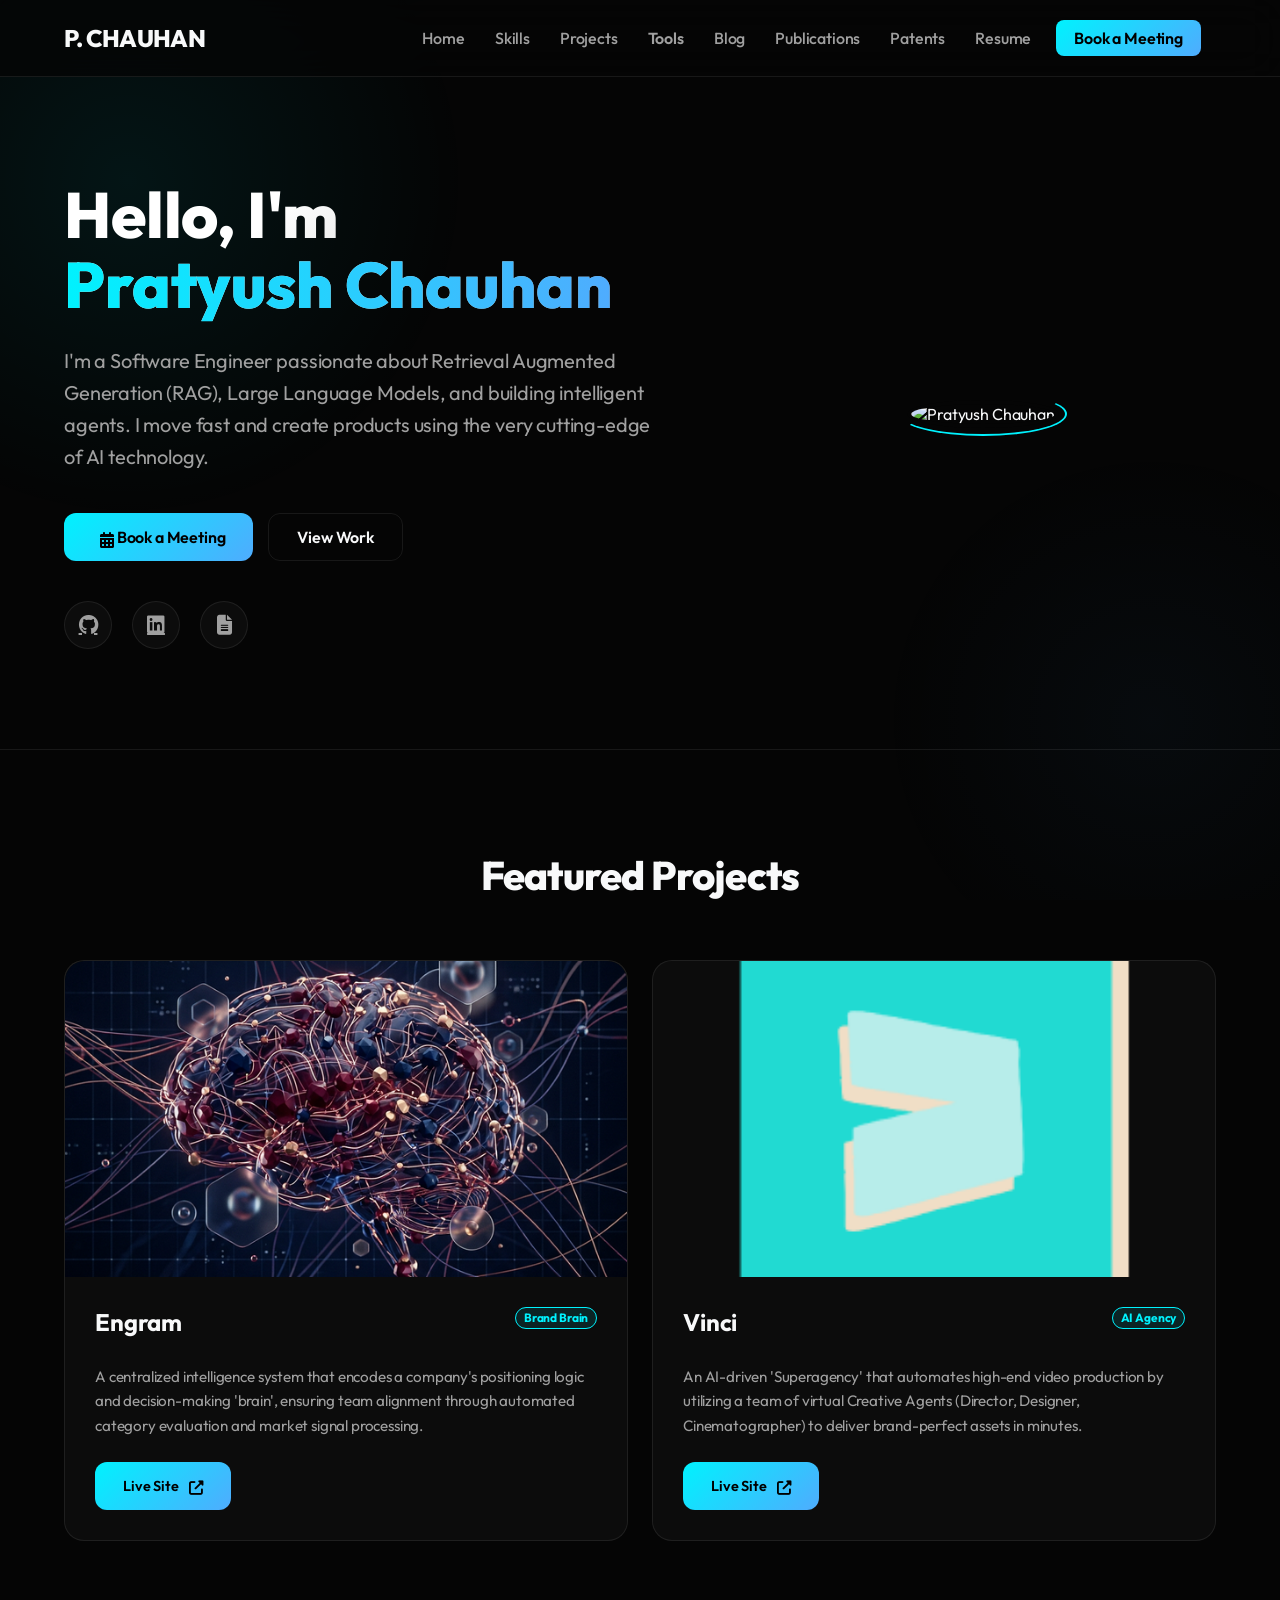
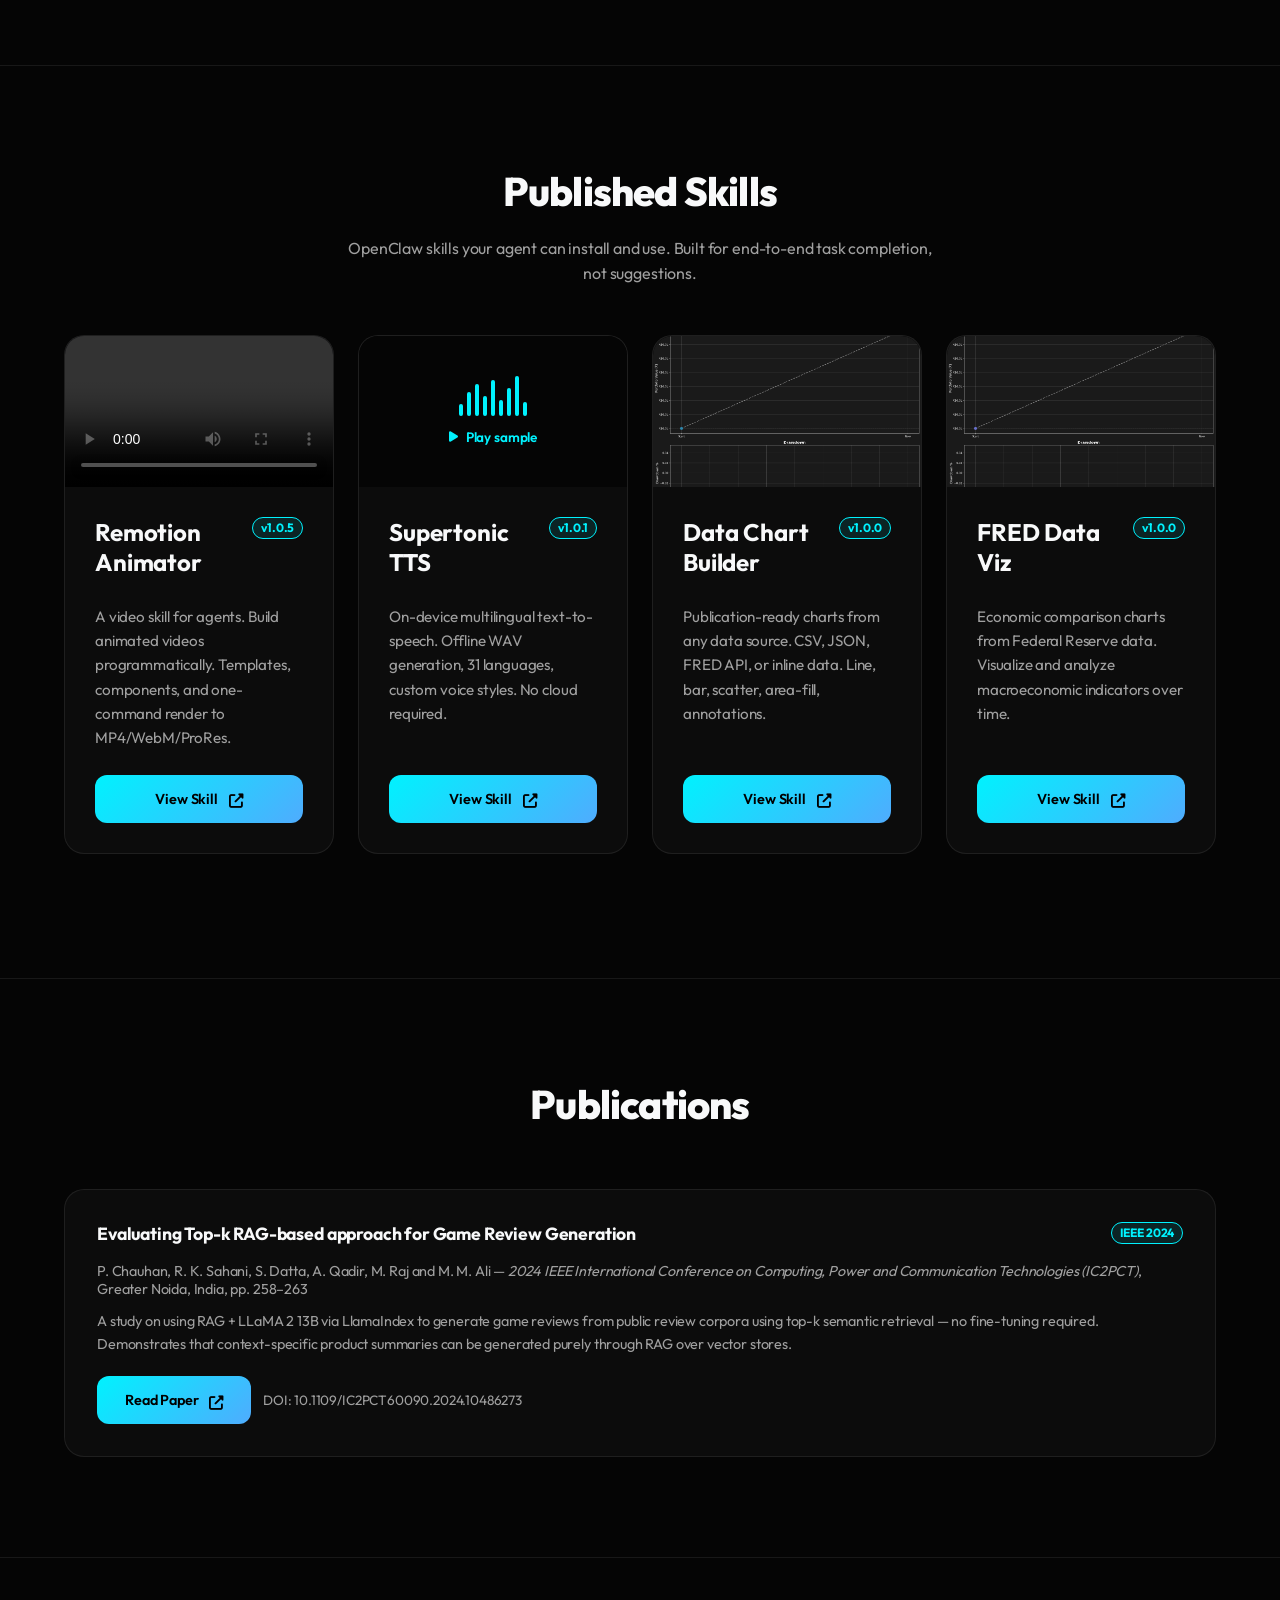
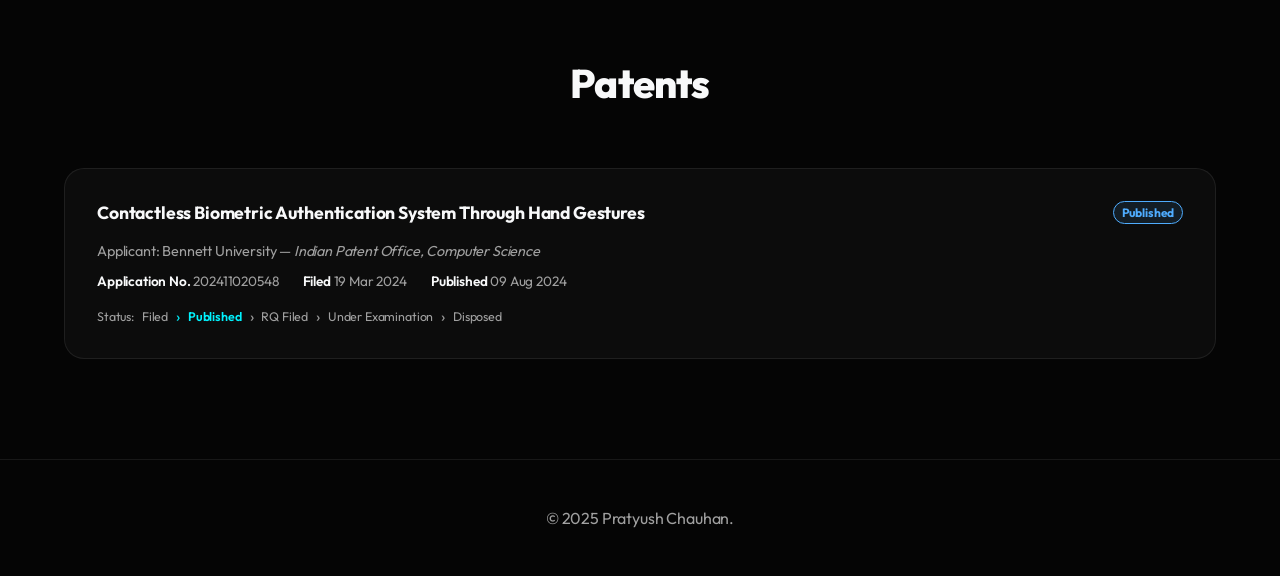
==== index.html @ 6318f9c1 "refactor: desktop-first CSS, remove duplicate bootstrap replacement block" ====
<!DOCTYPE html>
<html lang="en">

<head>
    <meta charset="UTF-8">
    <meta name="viewport" content="width=device-width, initial-scale=1.0">
    <!-- Google Search Console verification: add meta tag below when ready -->
    <title>Pratyush Chauhan | Software Engineer &amp; AI Specialist</title>
    <!-- Modern Typography: Outfit -->
    <link rel="preconnect" href="https://fonts.googleapis.com">
    <link rel="preconnect" href="https://fonts.gstatic.com" crossorigin>
    <link href="https://fonts.googleapis.com/css2?family=Outfit:wght@300;400;600;800&display=swap" rel="stylesheet">    <link rel="stylesheet" href="https://cdnjs.cloudflare.com/ajax/libs/font-awesome/6.4.2/css/all.min.css">

    <!-- Favicon -->
    <link rel="icon" type="image/png" href="./favicon.png">

    <meta name="description"
        content="Portfolio of Pratyush Chauhan, a Software Engineer specializing in RAG, LLMs, and building intelligent AI agents.">
    <meta name="author" content="Pratyush Chauhan">
    <link rel="canonical" href="https://pratyushchauhan.github.io/portfolio/">
    <meta name="robots" content="index, follow">
    <meta name="theme-color" content="#050505">

    <!-- Open Graph / Facebook -->
    <meta property="og:type" content="website">
    <meta property="og:url" content="https://pratyushchauhan.github.io/portfolio/">
    <meta property="og:title" content="Pratyush Chauhan | Software Engineer & AI Specialist">
    <meta property="og:description"
        content="Building the future with RAG, LLMs, and intelligent agents. Check out my latest AI projects.">
    <meta property="og:image" content="https://avatars.githubusercontent.com/u/109033080?v=4">

    <!-- Twitter -->
    <meta name="twitter:card" content="summary_large_image">
    <meta name="twitter:url" content="https://pratyushchauhan.github.io/portfolio/">
    <meta name="twitter:title" content="Pratyush Chauhan | Software Engineer & AI Specialist">
    <meta name="twitter:description"
        content="Building the future with RAG, LLMs, and intelligent agents. Check out my latest AI projects.">
    <meta name="twitter:image" content="https://avatars.githubusercontent.com/u/109033080?v=4">

    <!-- JSON-LD Structured Data -->
    <script type="application/ld+json">
    {
      "@context": "https://schema.org",
      "@type": "Person",
      "name": "Pratyush Chauhan",
      "url": "https://pratyushchauhan.github.io/portfolio/",
      "image": "https://avatars.githubusercontent.com/u/109033080?v=4",
      "sameAs": [
        "https://github.com/pratyushchauhan",
        "https://www.linkedin.com/in/pratyush-chauhan-14029421b/"
      ],
      "jobTitle": "Software Engineer",
      "description": "Software Engineer specializing in Retrieval Augmented Generation (RAG), Large Language Models, and building intelligent agents.",
      "knowsAbout": ["Generative AI", "RAG", "LLM", "Python", "Flutter", "WebSockets"]
    }
    </script>

    <style>
        :root {
            --bg-color: #050505;
            --accent-color: #00f2fe;
            --accent-secondary: #4facfe;
            --text-main: #f8f9fa;
            --text-dim: #a0a0a0;
            --glass-bg: rgba(255, 255, 255, 0.03);
            --glass-border: rgba(255, 255, 255, 0.08);
            --card-hover: rgba(255, 255, 255, 0.1);
            --font-main: 'Outfit', sans-serif;
        }

        *, *::before, *::after {
            box-sizing: border-box;
            margin: 0;
            padding: 0;
        }

        body {
            background-color: var(--bg-color);
            color: var(--text-main);
            font-family: var(--font-main);
            overflow-x: hidden;
            letter-spacing: -0.01em;
        }

        /* Animated Background */
        body::before {
            content: '';
            position: fixed;
            inset: 0;
            background:
                radial-gradient(circle at var(--mx, 10%) var(--my, 20%), rgba(0, 242, 254, 0.07) 0%, transparent 25%),
                radial-gradient(circle at 90% 80%, rgba(79, 172, 254, 0.04) 0%, transparent 20%);
            z-index: -1;
            transition: background 0.1s ease;
        }

        /* === Layout System (Desktop First) === */
        .container {
            width: 100%;
            max-width: 1200px;
            margin: 0 auto;
            padding: 0 24px;
        }

        .row {
            display: flex;
            flex-wrap: wrap;
            margin: 0 -12px;
        }

        .row.g-4 > [class*="col-"] {
            padding: 0 12px;
            margin-bottom: 24px;
        }

        /* Desktop defaults */
        .col-md-5 { flex: 0 0 41.666667%; max-width: 41.666667%; padding: 0 12px; }
        .col-md-6 { flex: 0 0 50%; max-width: 50%; padding: 0 12px; }
        .col-md-7 { flex: 0 0 58.333333%; max-width: 58.333333%; padding: 0 12px; }
        .col-lg-3 { flex: 0 0 25%; max-width: 25%; padding: 0 12px; }
        .col-lg-6 { flex: 0 0 50%; max-width: 50%; padding: 0 12px; }

        /* Reordering */
        .order-md-1 { order: 1; }
        .order-md-2 { order: 2; }

        /* Utility */
        .d-flex { display: flex; }
        .justify-content-between { justify-content: space-between; }
        .align-items-center { align-items: center; }
        .align-items-start { align-items: flex-start; }
        .text-center { text-align: center; }
        .gap-3 { gap: 1rem; }
        .mb-0 { margin-bottom: 0; }
        .mb-3 { margin-bottom: 1rem; }
        .mb-5 { margin-bottom: 3rem; }
        .mb-md-0 { margin-bottom: 0; }
        .ms-2 { margin-left: 0.5rem; }
        .py-2 { padding-top: 0.5rem; padding-bottom: 0.5rem; }
        .px-4 { padding-left: 1.5rem; padding-right: 1.5rem; }
        .py-5 { padding-top: 3rem; padding-bottom: 3rem; }

        /* Components */
        .card {
            position: relative;
            display: flex;
            flex-direction: column;
            min-width: 0;
            word-wrap: break-word;
            background-clip: border-box;
            border-radius: 20px;
        }

        .card-body {
            flex: 1 1 auto;
            padding: 30px;
        }

        .card-img-top {
            width: 100%;
            border-top-left-radius: 20px;
            border-top-right-radius: 20px;
        }

        .object-fit-cover { object-fit: cover; }
        .img-fluid { max-width: 100%; height: auto; }
        .rounded-circle { border-radius: 50%; }

        .badge {
            display: inline-block;
            padding: 0.35em 0.65em;
            font-size: 0.75em;
            font-weight: 700;
            line-height: 1;
            text-align: center;
            white-space: nowrap;
            vertical-align: baseline;
        }

        .rounded-pill { border-radius: 50rem; }

        .ratio {
            position: relative;
            width: 100%;
        }

        .ratio::before {
            display: block;
            padding-top: var(--ratio-aspect, 56.25%);
            content: "";
        }

        .ratio > * {
            position: absolute;
            top: 0;
            left: 0;
            width: 100%;
            height: 100%;
        }

        .ratio-16x9 { --ratio-aspect: 56.25%; }

        /* === Navbar === */
        .site-nav {
            display: flex;
            align-items: center;
            justify-content: center;
            position: fixed;
            top: 0;
            left: 0;
            right: 0;
            z-index: 1030;
            background: rgba(5, 5, 5, 0.8);
            backdrop-filter: blur(20px);
            -webkit-backdrop-filter: blur(20px);
            border-bottom: 1px solid var(--glass-border);
            padding: 1.25rem 0;
            transition: all 0.4s cubic-bezier(0.16, 1, 0.3, 1);
        }

        .nav-inner {
            display: flex;
            align-items: center;
            justify-content: space-between;
            width: 100%;
            max-width: 1200px;
            margin: 0 auto;
            padding: 0 24px;
        }

        .nav-brand {
            font-weight: 800;
            font-size: 1.5rem;
            color: var(--text-main);
            letter-spacing: -0.03em;
            text-decoration: none;
            white-space: nowrap;
        }

        .nav-links {
            display: flex;
            align-items: center;
            gap: 0;
        }

        .nav-link {
            color: var(--text-dim);
            font-weight: 500;
            margin: 0 15px;
            transition: color 0.3s ease;
            position: relative;
            text-decoration: none;
            font-size: 1rem;
        }

        .nav-link:hover { color: var(--accent-color); }

        .nav-link.highlight {
            background: linear-gradient(135deg, var(--accent-color), var(--accent-secondary));
            color: #000;
            padding: 8px 18px;
            border-radius: 8px;
            font-weight: 600;
            margin-left: 10px;
        }

        .nav-link.highlight:hover {
            color: #000;
            transform: translateY(-2px);
            box-shadow: 0 8px 20px rgba(0, 242, 254, 0.25);
        }

        .nav-toggle-label {
            display: none;
            cursor: pointer;
            padding: 0.5rem;
        }

        .nav-toggle-label span,
        .nav-toggle-label span::before,
        .nav-toggle-label span::after {
            display: block;
            background: var(--text-main);
            height: 2px;
            width: 24px;
            border-radius: 2px;
            position: relative;
        }

        .nav-toggle-label span::before,
        .nav-toggle-label span::after {
            content: '';
            position: absolute;
        }

        .nav-toggle-label span::before { top: -7px; }
        .nav-toggle-label span::after { top: 7px; }

        /* Mobile overrides */
        @media (max-width: 767px) {
            .nav-toggle-label { display: flex; align-items: center; justify-content: center; min-height: 48px; min-width: 48px; }
            .nav-links { display: none; position: absolute; top: 100%; left: 0; right: 0; background: rgba(5, 5, 5, 0.95); backdrop-filter: blur(20px); padding: 1rem 2rem; border-bottom: 1px solid var(--glass-border); flex-direction: column; gap: 0.75rem; align-items: flex-start; }
            #nav-toggle:checked ~ .nav-links { display: flex; }
            .nav-link { padding: 0.5rem 0; margin: 0; min-height: 48px; display: flex; align-items: center; }
            .nav-link.highlight { margin: 0; }
            .site-nav { flex-wrap: wrap; }

            .col-md-5, .col-md-6, .col-md-7, .col-lg-3, .col-lg-6 {
                flex: 0 0 100%;
                max-width: 100%;
            }

            .order-md-1, .order-md-2 { order: 0; }
            .mb-md-0 { margin-bottom: inherit; }
            .text-center { text-align: center; }
        }

        /* === Hero Section === */
        .hero-section {
            padding: 180px 0 100px;
            position: relative;
        }

        .profile-img-container {
            position: relative;
            display: inline-block;
        }

        .profile-img-container::after {
            content: '';
            position: absolute;
            inset: -8px;
            border: 2px solid var(--accent-color);
            border-radius: 50%;
            border-top-color: transparent;
            border-left-color: transparent;
            animation: rotate 10s linear infinite;
        }

        @keyframes rotate {
            from { transform: rotate(0deg); }
            to { transform: rotate(360deg); }
        }

        .profile-img {
            width: 220px;
            height: 220px;
            object-fit: cover;
            border: 4px solid var(--bg-color);
            position: relative;
            z-index: 1;
        }

        .hero-title {
            font-weight: 800;
            font-size: 4rem;
            line-height: 1.1;
            margin-bottom: 24px;
            background: linear-gradient(135deg, #ffffff 30%, #a0a0a0 100%);
            -webkit-background-clip: text;
            background-clip: text;
            -webkit-text-fill-color: transparent;
        }

        .hero-lead {
            font-size: 1.25rem;
            color: var(--text-dim);
            max-width: 600px;
            margin-bottom: 40px;
            line-height: 1.6;
        }

        .cta-group {
            display: flex;
            gap: 15px;
            align-items: center;
        }

        .btn-modern {
            padding: 12px 28px;
            border-radius: 12px;
            font-weight: 600;
            position: relative;
            z-index: 1;
            overflow: hidden;
            transition: all 0.4s cubic-bezier(0.16, 1, 0.3, 1);
            text-decoration: none;
            display: inline-flex;
            align-items: center;
            justify-content: center;
            min-height: 48px;
        }

        .btn-inner {
            display: inline-block;
        }

        .btn-inner .fas {
            display: inline-block;
            vertical-align: middle;
            margin-left: 8px;
            transform: translateY(1px);
        }

        .btn-primary-modern {
            background: linear-gradient(135deg, var(--accent-color), var(--accent-secondary));
            color: #000;
            border: none;
        }

        .btn-primary-modern:hover {
            transform: translateY(-3px);
            box-shadow: 0 10px 30px rgba(0, 242, 254, 0.3);
            color: #000;
        }

        .btn-outline-modern {
            background: transparent;
            border: 1px solid var(--glass-border);
            color: var(--text-main);
        }

        .btn-outline-modern:hover {
            background: var(--glass-bg);
            border-color: var(--accent-color);
            color: var(--accent-color);
        }

        /* Social Links */
        .social-links {
            margin-top: 40px;
            display: flex;
            gap: 20px;
        }

        .social-links a {
            color: var(--text-dim);
            font-size: 1.25rem;
            transition: all 0.3s ease;
            width: 48px;
            height: 48px;
            display: flex;
            align-items: center;
            justify-content: center;
            border: 1px solid var(--glass-border);
            border-radius: 50%;
            background: var(--glass-bg);
        }

        .social-links a:hover {
            color: var(--accent-color);
            border-color: var(--accent-color);
            transform: translateY(-3px);
        }

        /* === Projects === */
        #projects {
            padding: 100px 0;
            border-top: 1px solid var(--glass-border);
        }

        .section-title {
            text-align: center;
            font-weight: 800;
            font-size: 2.5rem;
            margin-bottom: 60px;
            letter-spacing: -0.02em;
        }

        .project-card {
            display: flex;
            flex-direction: column;
            height: 100%;
            background: var(--glass-bg);
            border: 1px solid var(--glass-border);
            border-radius: 20px;
            overflow: hidden;
            transition: all 0.5s cubic-bezier(0.16, 1, 0.3, 1);
        }

        .project-card:hover {
            transform: translateY(-10px) scale(1.02);
            border-color: var(--accent-color);
            box-shadow: 0 30px 60px -15px rgba(0, 0, 0, 0.5);
        }

        .project-card .card-body {
            flex: 1;
            display: flex;
            flex-direction: column;
        }

        .project-card .project-text {
            flex-grow: 1;
        }

        .project-img-wrapper {
            position: relative;
            overflow: hidden;
        }

        .project-img {
            transition: transform 0.8s cubic-bezier(0.16, 1, 0.3, 1);
            width: 100%;
        }

        .project-card:hover .project-img {
            transform: scale(1.1);
        }

        .project-title {
            color: var(--text-main);
            font-size: 1.5rem;
            font-weight: 700;
            margin-bottom: 12px;
        }

        .project-text {
            color: var(--text-dim);
            font-size: 0.95rem;
            line-height: 1.6;
            margin-bottom: 24px;
        }

        .skill-visual {
            height: 100%;
            display: flex;
            flex-direction: column;
            align-items: center;
            justify-content: center;
            gap: 12px;
            background:
                radial-gradient(circle at 25% 25%, rgba(0, 242, 254, 0.22), transparent 28%),
                linear-gradient(135deg, rgba(0, 242, 254, 0.14), rgba(79, 172, 254, 0.04));
            color: var(--accent-color);
        }

        .skill-visual i { font-size: 3.5rem; }

        .skill-visual span {
            color: var(--text-main);
            font-weight: 800;
            letter-spacing: 0.12em;
            text-transform: uppercase;
        }

        /* Pulse animations for TTS visualizer */
        @keyframes pulse1 { 0%, 100% { height: 12px; } 50% { height: 32px; } }
        @keyframes pulse2 { 0%, 100% { height: 24px; } 50% { height: 8px; } }
        @keyframes pulse3 { 0%, 100% { height: 20px; } 50% { height: 40px; } }

        /* === Animations === */
        .reveal {
            opacity: 0;
            transform: translateY(30px);
            transition: all 0.8s cubic-bezier(0.16, 1, 0.3, 1);
        }

        .reveal.active {
            opacity: 1;
            transform: translateY(0);
        }

        /* === Mobile Overrides for Hero === */
        @media (max-width: 767px) {
            .hero-title {
                font-size: 2.5rem;
                overflow-wrap: anywhere;
                word-break: break-word;
            }

            .hero-section {
                text-align: center;
                padding: 140px 0 80px;
            }

            .hero-lead {
                margin: 0 auto 40px;
            }

            .cta-group {
                flex-direction: column;
                width: 100%;
            }

            .btn-modern {
                width: 100%;
            }

            .social-links {
                justify-content: center;
            }

            .profile-img {
                width: 180px;
                height: 180px;
            }
        }
    </style>
</head>

<body>
    <!-- Navigation -->
    <nav class="site-nav">
        <div class="nav-inner">
            <a class="nav-brand" href="#">P. CHAUHAN</a>
            <input type="checkbox" id="nav-toggle" style="display:none">
            <label for="nav-toggle" class="nav-toggle-label" aria-label="Toggle navigation"><span></span></label>
            <div class="nav-links">
                <a class="nav-link" href="#home">Home</a>
                <a class="nav-link" href="#skills">Skills</a>
                <a class="nav-link" href="#projects">Projects</a>
                <a class="nav-link" href="tools/index.html" style="font-weight:600;">Tools</a>
                <a class="nav-link" href="blog/index.html">Blog</a>
                <a class="nav-link" href="#publications">Publications</a>
                <a class="nav-link" href="#patents">Patents</a>
                <a class="nav-link" href="https://docs.google.com/document/d/1ScESLbaHCVIhBrWAUD98pzX8L20hg-3P/" target="_blank">Resume</a>
                <a class="nav-link highlight" href="https://calendar.app.google/sVBFoX6s7eFPxdEUA" target="_blank">Book a Meeting</a>
            </div>
        </div>
    </nav>

    <!-- Hero Section -->
    <section id="home" class="hero-section">
        <div class="container">
            <div class="row align-items-center">
                <div class="col-md-5 text-center order-md-2 mb-5 mb-md-0">
                    <div class="profile-img-container reveal">
                        <img src="https://avatars.githubusercontent.com/u/109033080?v=4" alt="Pratyush Chauhan"
                            class="img-fluid rounded-circle profile-img">
                    </div>
                </div>
                <div class="col-md-7 order-md-1">
                    <h1 class="hero-title reveal" style="transition-delay: 0.1s;">Hello, I'm <br><span
                            style="background: linear-gradient(90deg, #00f2fe, #4facfe); -webkit-background-clip: text; background-clip: text; -webkit-text-fill-color: transparent;">Pratyush
                            Chauhan</span></h1>
                    <p class="hero-lead reveal" style="transition-delay: 0.2s;">
                        I'm a Software Engineer passionate about Retrieval Augmented Generation (RAG), Large Language
                        Models, and building intelligent agents. I move fast and create products using the very
                        cutting-edge of AI
                        technology.
                    </p>
                    <div class="cta-group reveal" style="transition-delay: 0.3s;">
                        <a href="https://calendar.app.google/sVBFoX6s7eFPxdEUA" target="_blank"
                            class="btn-modern btn-primary-modern">
                            <i class="fas fa-calendar-alt"></i> Book a Meeting
                        </a>
                        <a href="#projects" class="btn-modern btn-outline-modern">
                            View Work
                        </a>
                    </div>
                    <div class="social-links reveal" style="transition-delay: 0.4s;">
                        <a href="https://github.com/pratyushchauhan" target="_blank" title="GitHub"
                            aria-label="GitHub Profile"><i class="fab fa-github"></i></a>
                        <a href="https://www.linkedin.com/in/pratyush-chauhan-14029421b/" target="_blank"
                            title="LinkedIn" aria-label="LinkedIn Profile"><i class="fab fa-linkedin"></i></a>
                        <a href="https://docs.google.com/document/d/1ScESLbaHCVIhBrWAUD98pzX8L20hg-3P/" target="_blank"
                            title="Resume" aria-label="View Resume"><i class="fa fa-file-lines"></i></a>
                    </div>
                </div>
            </div>
        </div>
    </section>

    <!-- Projects Section -->
    <section id="projects">
        <div class="container">
            <h2 class="section-title reveal">Featured Projects</h2>
            <div class="row g-4">

                <!-- Engram Project -->
                <div class="col-md-6 col-lg-6 reveal" style="transition-delay: 0.1s;">
                    <div class="card project-card">
                        <div class="project-img-wrapper">
                            <div class="ratio ratio-16x9">
                                <img src="./engram.png" class="card-img-top object-fit-cover project-img"
                                    alt="Engram Project" loading="lazy">
                            </div>
                        </div>
                        <div class="card-body">
                            <div class="d-flex justify-content-between align-items-start mb-3">
                                <h3 class="project-title mb-0">Engram</h3>
                                <span class="badge rounded-pill"
                                    style="background: rgba(0, 242, 254, 0.1); color: var(--accent-color); border: 1px solid var(--accent-color);">Brand
                                    Brain</span>
                            </div>
                            <p class="project-text">A centralized intelligence system that encodes a company's
                                positioning logic and decision-making 'brain', ensuring team alignment through automated
                                category evaluation and market signal processing.</p>
                            <div class="d-flex gap-3">
                                <a href="https://engramhq.com/" target="_blank"
                                    class="btn-modern btn-primary-modern py-2 px-4" style="font-size: 0.9rem;">
                                    Live Site <i class="fas fa-external-link-alt"></i>
                                </a>
                            </div>
                        </div>
                    </div>
                </div>
                <!-- Vinci Project -->
                <div class="col-md-6 col-lg-6 reveal" style="transition-delay: 0.2s;">
                    <div class="card project-card">
                        <div class="project-img-wrapper">
                            <div class="ratio ratio-16x9">
                                <img src="./vinci.png" class="card-img-top object-fit-cover project-img" alt="Vinci AI" loading="lazy">
                            </div>
                        </div>
                        <div class="card-body">
                            <div class="d-flex justify-content-between align-items-start mb-3">
                                <h3 class="project-title mb-0">Vinci</h3>
                                <span class="badge rounded-pill"
                                    style="background: rgba(0, 242, 254, 0.1); color: var(--accent-color); border: 1px solid var(--accent-color);">AI
                                    Agency</span>
                            </div>
                            <p class="project-text">An AI-driven 'Superagency' that automates high-end video production
                                by utilizing a team of virtual Creative Agents (Director, Designer, Cinematographer) to
                                deliver brand-perfect assets in minutes.</p>
                            <div class="d-flex gap-3">
                                <a href="https://tryvinci.com/" target="_blank"
                                    class="btn-modern btn-primary-modern py-2 px-4" style="font-size: 0.9rem;">
                                    Live Site <i class="fas fa-external-link-alt"></i>
                                </a>
                            </div>
                        </div>
                    </div>
                </div>

        </div>
    </section>

    <!-- Skills Section -->
    <section id="skills" style="padding: 100px 0; border-top: 1px solid var(--glass-border);">
        <div class="container">
            <h2 class="section-title reveal">Published Skills</h2>
            <p class="text-center reveal" style="color: var(--text-dim); max-width: 600px; margin: -40px auto 48px; font-size: 1rem; line-height: 1.6;">
                OpenClaw skills your agent can install and use. Built for end-to-end task completion, not suggestions.
            </p>
            <div class="row g-4">
                <!-- Remotion Animator -->
                <div class="col-md-6 col-lg-3 reveal" style="transition-delay: 0.1s;">
                    <div class="card project-card">
                        <div class="project-img-wrapper">
                            <div class="ratio ratio-16x9" style="background: #0a0a0f;">
                                <video controls preload="metadata" style="width: 100%; height: 100%; object-fit: cover; border-radius: 12px 12px 0 0;">
                                    <source src="https://github.com/PratyushChauhan/PratyushChauhan/releases/download/remotion-showcase-v1/remotion-showcase-agent.mp4" type="video/mp4">
                                </video>
                            </div>
                        </div>
                        <div class="card-body">
                            <div class="d-flex justify-content-between align-items-start mb-3">
                                <h3 class="project-title mb-0">Remotion Animator</h3>
                                <span class="badge rounded-pill" style="background: rgba(0, 242, 254, 0.1); color: var(--accent-color); border: 1px solid var(--accent-color); font-size: 0.75rem;">v1.0.5</span>
                            </div>
                            <p class="project-text">A video skill for agents. Build animated videos programmatically. Templates, components, and one-command render to MP4/WebM/ProRes.</p>
                            <a href="https://clawhub.ai/pratyushchauhan/remotion-animator" target="_blank" rel="noopener noreferrer" class="btn-modern btn-primary-modern py-2 px-4" style="font-size: 0.9rem;">
                                View Skill <i class="fas fa-external-link-alt"></i>
                            </a>
                        </div>
                    </div>
                </div>

                <!-- Supertonic TTS -->
                <div class="col-md-6 col-lg-3 reveal" style="transition-delay: 0.2s;">
                    <div class="card project-card">
                        <div class="project-img-wrapper">
                            <div class="ratio ratio-16x9" style="background: var(--bg-color);">
                                <div style="position:absolute; inset:0; display:flex; align-items:center; justify-content:center; flex-direction:column; gap:12px; cursor:pointer;" onclick="document.getElementById('tts-sample').play()">
                                    <div style="display:flex; align-items:flex-end; gap:4px; height:40px;">
                                        <div style="width:4px; height:12px; background: var(--accent-color); border-radius:2px; animation: pulse1 1.2s ease-in-out infinite;"></div>
                                        <div style="width:4px; height:24px; background: var(--accent-color); border-radius:2px; animation: pulse2 1.4s ease-in-out infinite;"></div>
                                        <div style="width:4px; height:32px; background: var(--accent-color); border-radius:2px; animation: pulse3 1s ease-in-out infinite;"></div>
                                        <div style="width:4px; height:20px; background: var(--accent-color); border-radius:2px; animation: pulse1 1.3s ease-in-out infinite;"></div>
                                        <div style="width:4px; height:36px; background: var(--accent-color); border-radius:2px; animation: pulse2 1.1s ease-in-out infinite;"></div>
                                        <div style="width:4px; height:16px; background: var(--accent-color); border-radius:2px; animation: pulse3 1.5s ease-in-out infinite;"></div>
                                        <div style="width:4px; height:28px; background: var(--accent-color); border-radius:2px; animation: pulse1 1.2s ease-in-out infinite;"></div>
                                        <div style="width:4px; height:40px; background: var(--accent-color); border-radius:2px; animation: pulse2 1s ease-in-out infinite;"></div>
                                        <div style="width:4px; height:14px; background: var(--accent-color); border-radius:2px; animation: pulse3 1.4s ease-in-out infinite;"></div>
                                    </div>
                                    <div style="display:flex; align-items:center; gap:8px; color: var(--accent-color); font-size: 0.85rem; font-weight: 600;">
                                        <i class="fas fa-play" style="font-size: 0.75rem;"></i> Play sample
                                    </div>
                                    <audio id="tts-sample" preload="none" style="display:none;">
                                        <source src="skills-audio-sample.wav" type="audio/wav">
                                    </audio>
                                </div>
                            </div>
                        </div>
                        <div class="card-body">
                            <div class="d-flex justify-content-between align-items-start mb-3">
                                <h3 class="project-title mb-0">Supertonic TTS</h3>
                                <span class="badge rounded-pill" style="background: rgba(0, 242, 254, 0.1); color: var(--accent-color); border: 1px solid var(--accent-color); font-size: 0.75rem;">v1.0.1</span>
                            </div>
                            <p class="project-text">On-device multilingual text-to-speech. Offline WAV generation, 31 languages, custom voice styles. No cloud required.</p>
                            <a href="https://clawhub.ai/pratyushchauhan/supertonic-tts" target="_blank" rel="noopener noreferrer" class="btn-modern btn-primary-modern py-2 px-4" style="font-size: 0.9rem;">
                                View Skill <i class="fas fa-external-link-alt"></i>
                            </a>
                        </div>
                    </div>
                </div>

                <!-- Data Chart Builder -->
                <div class="col-md-6 col-lg-3 reveal" style="transition-delay: 0.3s;">
                    <div class="card project-card">
                        <div class="project-img-wrapper">
                            <div class="ratio ratio-16x9">
                                <img src="skills-chart-sample.png" class="card-img-top object-fit-cover project-img" alt="Chart sample" style="background: var(--glass-bg);" loading="lazy">
                            </div>
                        </div>
                        <div class="card-body">
                            <div class="d-flex justify-content-between align-items-start mb-3">
                                <h3 class="project-title mb-0">Data Chart Builder</h3>
                                <span class="badge rounded-pill" style="background: rgba(0, 242, 254, 0.1); color: var(--accent-color); border: 1px solid var(--accent-color); font-size: 0.75rem;">v1.0.0</span>
                            </div>
                            <p class="project-text">Publication-ready charts from any data source. CSV, JSON, FRED API, or inline data. Line, bar, scatter, area-fill, annotations.</p>
                            <a href="https://clawhub.ai/pratyushchauhan/data-chart-builder" target="_blank" rel="noopener noreferrer" class="btn-modern btn-primary-modern py-2 px-4" style="font-size: 0.9rem;">
                                View Skill <i class="fas fa-external-link-alt"></i>
                            </a>
                        </div>
                    </div>
                </div>

                <!-- FRED Data Viz -->
                <div class="col-md-6 col-lg-3 reveal" style="transition-delay: 0.4s;">
                    <div class="card project-card">
                        <div class="project-img-wrapper">
                            <div class="ratio ratio-16x9">
                                <img src="skills-chart-sample.png" class="card-img-top object-fit-cover project-img" alt="FRED chart sample" style="background: var(--glass-bg); filter: hue-rotate(45deg);" loading="lazy">
                            </div>
                        </div>
                        <div class="card-body">
                            <div class="d-flex justify-content-between align-items-start mb-3">
                                <h3 class="project-title mb-0">FRED Data Viz</h3>
                                <span class="badge rounded-pill" style="background: rgba(0, 242, 254, 0.1); color: var(--accent-color); border: 1px solid var(--accent-color); font-size: 0.75rem;">v1.0.0</span>
                            </div>
                            <p class="project-text">Economic comparison charts from Federal Reserve data. Visualize and analyze macroeconomic indicators over time.</p>
                            <a href="https://clawhub.ai/pratyushchauhan/fred-data-viz" target="_blank" rel="noopener noreferrer" class="btn-modern btn-primary-modern py-2 px-4" style="font-size: 0.9rem;">
                                View Skill <i class="fas fa-external-link-alt"></i>
                            </a>
                        </div>
                    </div>
                </div>
            </div>
        </div>
    </section>

    <!-- Publications Section -->
    <section id="publications" style="padding: 100px 0; border-top: 1px solid var(--glass-border);">
        <div class="container">
            <h2 class="section-title reveal">Publications</h2>
            <div class="reveal">
                <div style="background: var(--glass-bg); border: 1px solid var(--glass-border); border-radius: 20px; padding: 32px; transition: all 0.5s cubic-bezier(0.16, 1, 0.3, 1);" onmouseover="this.style.borderColor='var(--accent-color)'" onmouseout="this.style.borderColor='var(--glass-border)'">
                    <div style="display:flex; justify-content:space-between; align-items:flex-start; gap:16px; flex-wrap:wrap; margin-bottom:16px;">
                        <h3 style="font-weight:700; font-size:1.1rem; margin:0; line-height:1.4;">Evaluating Top-k RAG-based approach for Game Review Generation</h3>
                        <span class="badge rounded-pill" style="background: rgba(0, 242, 254, 0.1); color: var(--accent-color); border: 1px solid var(--accent-color); white-space:nowrap;">IEEE 2024</span>
                    </div>
                    <p style="color: var(--text-dim); font-size: 0.9rem; margin-bottom:12px;">P. Chauhan, R. K. Sahani, S. Datta, A. Qadir, M. Raj and M. M. Ali &mdash; <em>2024 IEEE International Conference on Computing, Power and Communication Technologies (IC2PCT)</em>, Greater Noida, India, pp. 258–263</p>
                    <p style="color: var(--text-dim); font-size: 0.9rem; line-height:1.6; margin-bottom:20px;">A study on using RAG + LLaMA 2 13B via LlamaIndex to generate game reviews from public review corpora using top-k semantic retrieval — no fine-tuning required. Demonstrates that context-specific product summaries can be generated purely through RAG over vector stores.</p>
                    <div style="display:flex; gap:12px; flex-wrap:wrap;">
                        <a href="https://ieeexplore.ieee.org/stamp/stamp.jsp?tp=&arnumber=10486273&isnumber=10486063" target="_blank" rel="noopener noreferrer" class="btn-modern btn-primary-modern py-2 px-4" style="font-size:0.9rem;">
                            Read Paper <i class="fas fa-external-link-alt"></i>
                        </a>
                        <span style="color: var(--text-dim); font-size:0.85rem; align-self:center;">DOI: 10.1109/IC2PCT60090.2024.10486273</span>
                    </div>
                </div>
            </div>
        </div>
    </section>

    <!-- Patents Section -->
    <section id="patents" style="padding: 100px 0; border-top: 1px solid var(--glass-border);">
        <div class="container">
            <h2 class="section-title reveal">Patents</h2>
            <div class="reveal">
                <div style="background: var(--glass-bg); border: 1px solid var(--glass-border); border-radius: 20px; padding: 32px; transition: all 0.5s cubic-bezier(0.16, 1, 0.3, 1);" onmouseover="this.style.borderColor='var(--accent-color)'" onmouseout="this.style.borderColor='var(--glass-border)'">
                    <div style="display:flex; justify-content:space-between; align-items:flex-start; gap:16px; flex-wrap:wrap; margin-bottom:16px;">
                        <h3 style="font-weight:700; font-size:1.1rem; margin:0; line-height:1.4;">Contactless Biometric Authentication System Through Hand Gestures</h3>
                        <span class="badge rounded-pill" style="background: rgba(79, 172, 254, 0.1); color: var(--accent-secondary); border: 1px solid var(--accent-secondary); white-space:nowrap;">Published</span>
                    </div>
                    <p style="color: var(--text-dim); font-size: 0.9rem; margin-bottom:12px;">Applicant: Bennett University &mdash; <em>Indian Patent Office, Computer Science</em></p>
                    <div style="display:flex; gap:24px; flex-wrap:wrap; margin-bottom:16px;">
                        <span style="color: var(--text-dim); font-size:0.85rem;"><span style="color:var(--text-main); font-weight:600;">Application No.</span> 202411020548</span>
                        <span style="color: var(--text-dim); font-size:0.85rem;"><span style="color:var(--text-main); font-weight:600;">Filed</span> 19 Mar 2024</span>
                        <span style="color: var(--text-dim); font-size:0.85rem;"><span style="color:var(--text-main); font-weight:600;">Published</span> 09 Aug 2024</span>
                    </div>
                    <div style="display:flex; align-items:center; gap:8px; flex-wrap:wrap;">
                        <span style="font-size:0.78rem; color:var(--text-dim);">Status:</span>
                        <span style="font-size:0.78rem; color:var(--text-dim);">Filed</span>
                        <span style="color:var(--accent-color);">›</span>
                        <span style="font-size:0.78rem; color:var(--accent-color); font-weight:600;">Published</span>
                        <span style="color:var(--text-dim);">›</span>
                        <span style="font-size:0.78rem; color:var(--text-dim);">RQ Filed</span>
                        <span style="color:var(--text-dim);">›</span>
                        <span style="font-size:0.78rem; color:var(--text-dim);">Under Examination</span>
                        <span style="color:var(--text-dim);">›</span>
                        <span style="font-size:0.78rem; color:var(--text-dim);">Disposed</span>
                    </div>
                </div>
            </div>
        </div>
    </section>

    <!-- Footer -->
    <footer class="py-5" style="border-top: 1px solid var(--glass-border);">
        <div class="container text-center">
            <p style="color: var(--text-dim);">© 2025 Pratyush Chauhan.</p>
        </div>
    </footer>
    <script>
        // Simple reveal animation on scroll
        function reveal() {
            var reveals = document.querySelectorAll(".reveal");
            for (var i = 0; i < reveals.length; i++) {
                var windowHeight = window.innerHeight;
                var elementTop = reveals[i].getBoundingClientRect().top;
                var elementVisible = 100;
                if (elementTop < windowHeight - elementVisible) {
                    reveals[i].classList.add("active");
                }
            }
        }

        window.addEventListener("scroll", reveal);
        window.addEventListener("DOMContentLoaded", function() {
            reveal();
            // Wrap button contents in .btn-inner for reliable text/icon alignment
            document.querySelectorAll('.btn-modern').forEach(function(btn) {
                if (btn.querySelector('.btn-inner')) return;
                var span = document.createElement('span');
                span.className = 'btn-inner';
                while (btn.firstChild) {
                    span.appendChild(btn.firstChild);
                }
                btn.appendChild(span);
            });
        });
        window.addEventListener("load", reveal);

        // Spotlight follows cursor
        document.addEventListener('mousemove', e => {
            document.body.style.setProperty('--mx', (e.clientX / window.innerWidth * 100) + '%');
            document.body.style.setProperty('--my', (e.clientY / window.innerHeight * 100) + '%');
        });
    </script>
</body>

</html>
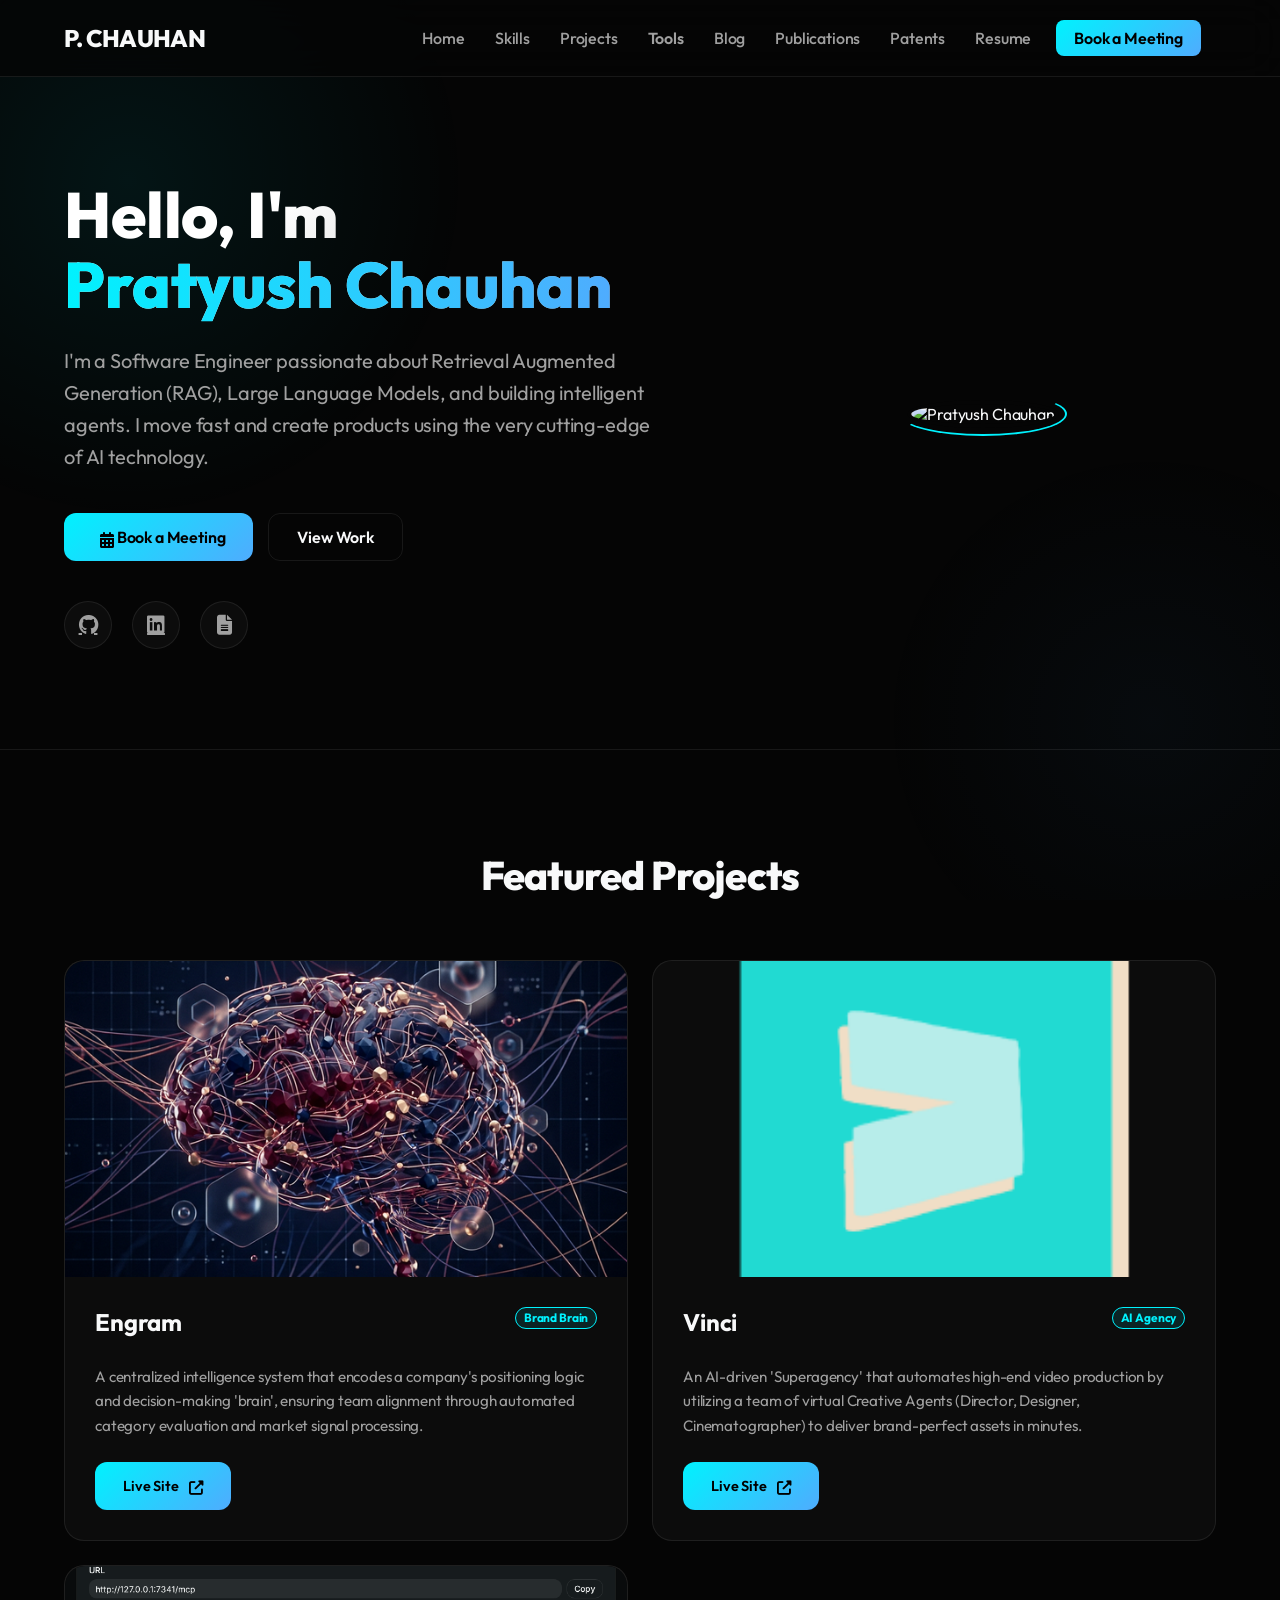
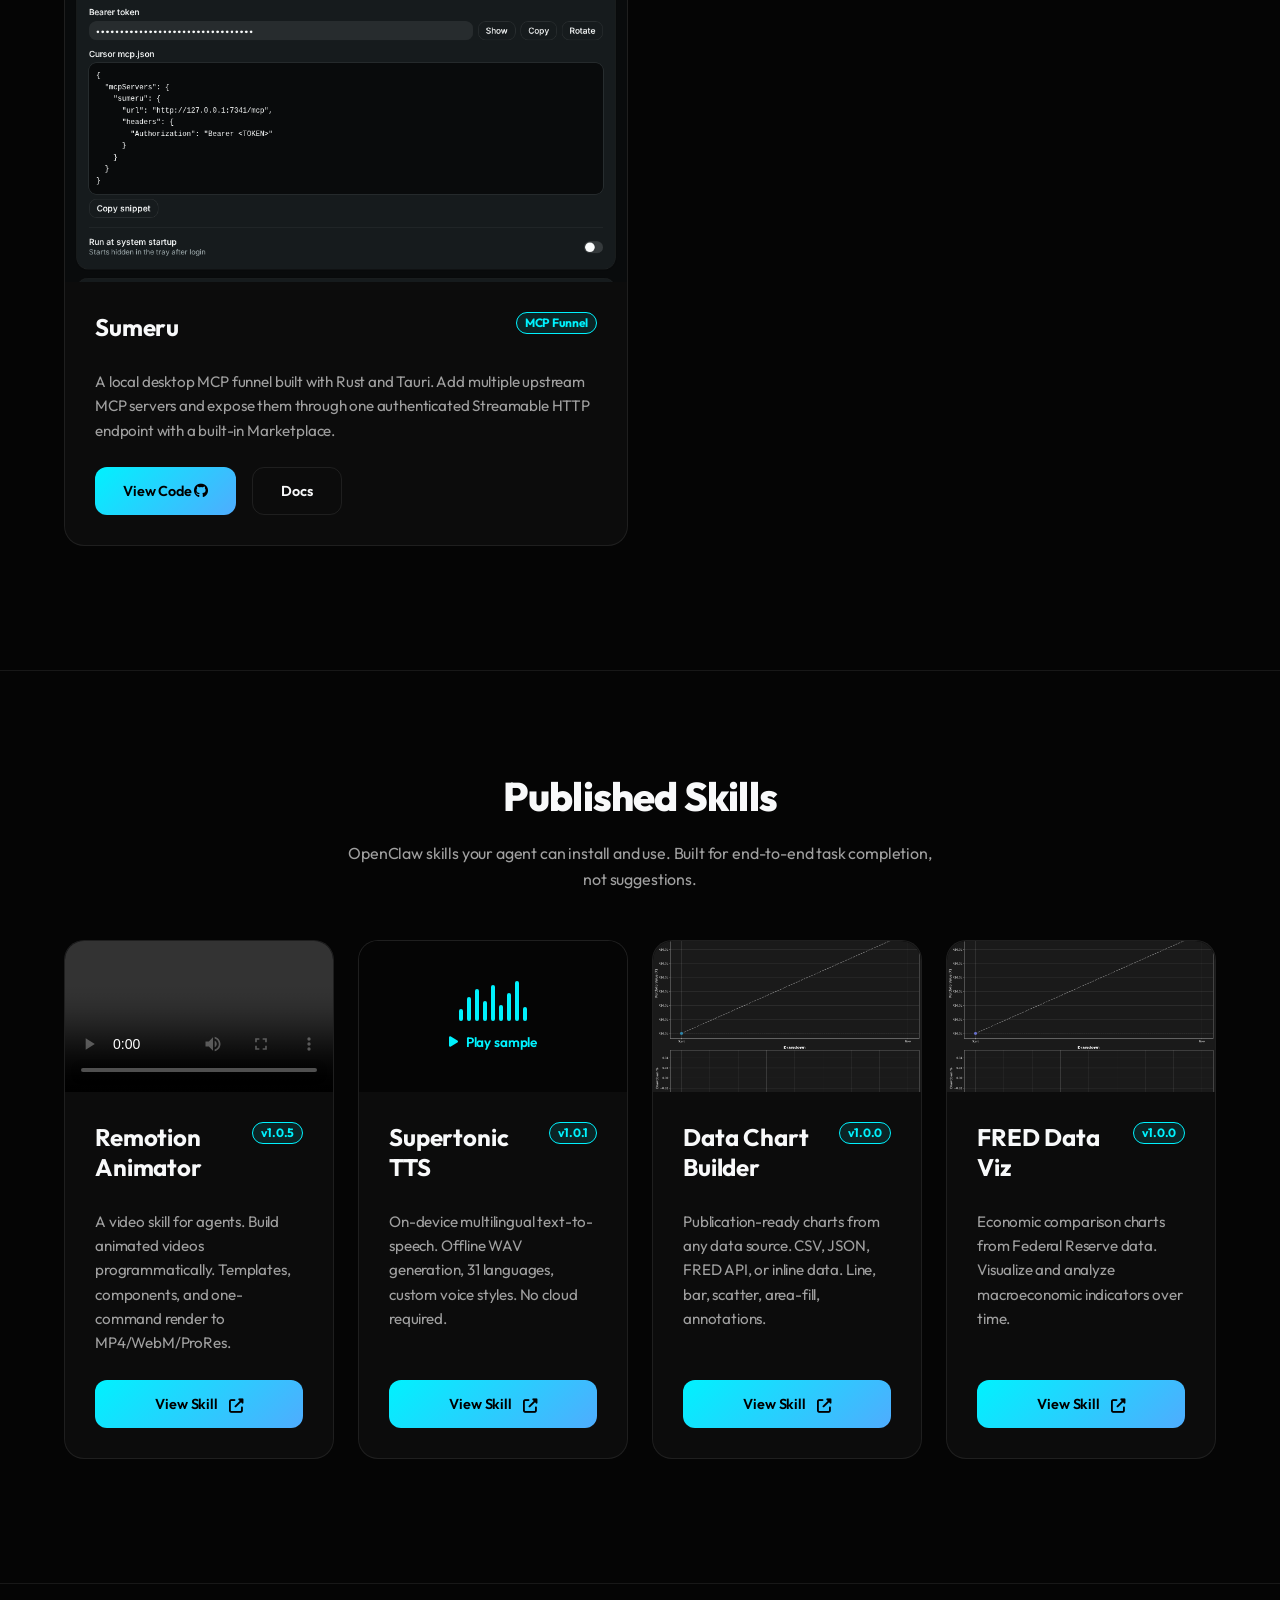
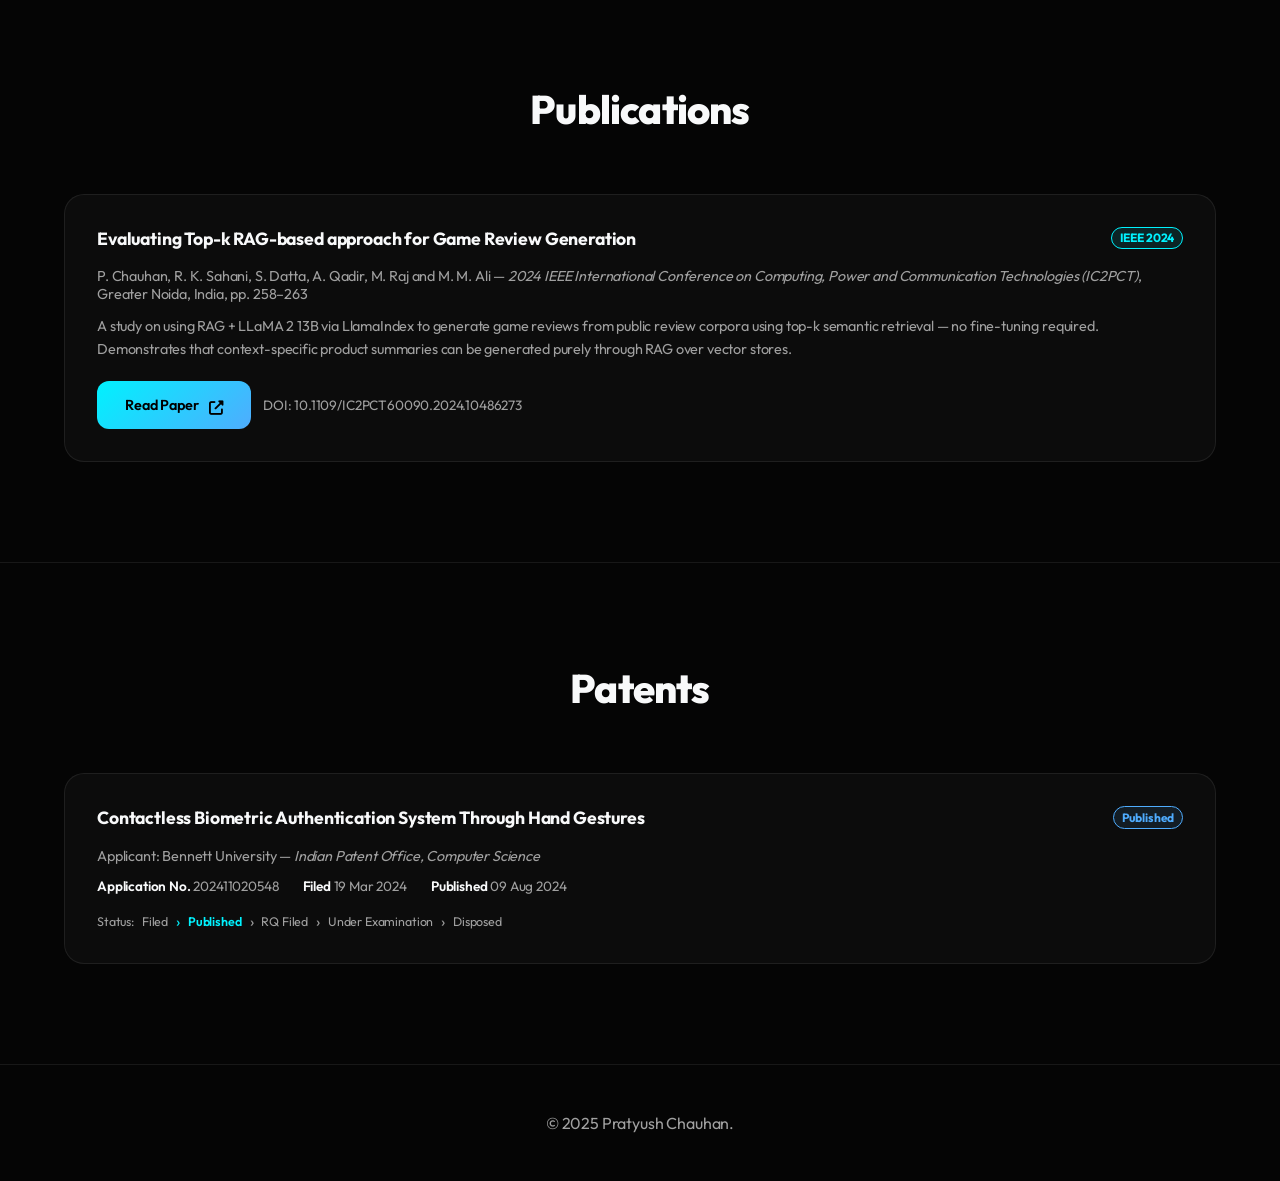
==== commit 71528eae: "feat: add Sumeru project card" ====
--- a/index.html
+++ b/index.html
@@ -17,13 +17,13 @@
     <meta name="description"
         content="Portfolio of Pratyush Chauhan, a Software Engineer specializing in RAG, LLMs, and building intelligent AI agents.">
     <meta name="author" content="Pratyush Chauhan">
-    <link rel="canonical" href="https://pratyushchauhan.github.io/portfolio/">
+    <link rel="canonical" href="https://pratyushchauhan.com/">
     <meta name="robots" content="index, follow">
     <meta name="theme-color" content="#050505">
 
     <!-- Open Graph / Facebook -->
     <meta property="og:type" content="website">
-    <meta property="og:url" content="https://pratyushchauhan.github.io/portfolio/">
+    <meta property="og:url" content="https://pratyushchauhan.com/">
     <meta property="og:title" content="Pratyush Chauhan | Software Engineer & AI Specialist">
     <meta property="og:description"
         content="Building the future with RAG, LLMs, and intelligent agents. Check out my latest AI projects.">
@@ -31,7 +31,7 @@
 
     <!-- Twitter -->
     <meta name="twitter:card" content="summary_large_image">
-    <meta name="twitter:url" content="https://pratyushchauhan.github.io/portfolio/">
+    <meta name="twitter:url" content="https://pratyushchauhan.com/">
     <meta name="twitter:title" content="Pratyush Chauhan | Software Engineer & AI Specialist">
     <meta name="twitter:description"
         content="Building the future with RAG, LLMs, and intelligent agents. Check out my latest AI projects.">
@@ -43,7 +43,7 @@
       "@context": "https://schema.org",
       "@type": "Person",
       "name": "Pratyush Chauhan",
-      "url": "https://pratyushchauhan.github.io/portfolio/",
+      "url": "https://pratyushchauhan.com/",
       "image": "https://avatars.githubusercontent.com/u/109033080?v=4",
       "sameAs": [
         "https://github.com/pratyushchauhan",
@@ -611,7 +611,7 @@
                 <a class="nav-link" href="#skills">Skills</a>
                 <a class="nav-link" href="#projects">Projects</a>
                 <a class="nav-link" href="tools/index.html" style="font-weight:600;">Tools</a>
-                <a class="nav-link" href="blog/index.html">Blog</a>
+                <a class="nav-link" href="https://blog.pratyushchauhan.com/">Blog</a>
                 <a class="nav-link" href="#publications">Publications</a>
                 <a class="nav-link" href="#patents">Patents</a>
                 <a class="nav-link" href="https://docs.google.com/document/d/1ScESLbaHCVIhBrWAUD98pzX8L20hg-3P/" target="_blank">Resume</a>
@@ -718,6 +718,39 @@
                                 <a href="https://tryvinci.com/" target="_blank"
                                     class="btn-modern btn-primary-modern py-2 px-4" style="font-size: 0.9rem;">
                                     Live Site <i class="fas fa-external-link-alt"></i>
+                                </a>
+                            </div>
+                        </div>
+                    </div>
+                </div>
+
+                <!-- Sumeru Project -->
+                <div class="col-md-6 col-lg-6 reveal" style="transition-delay: 0.3s;">
+                    <div class="card project-card">
+                        <div class="project-img-wrapper">
+                            <div class="ratio ratio-16x9">
+                                <img src="./sumeru.png" class="card-img-top object-fit-cover project-img"
+                                    alt="SumeruProject" loading="lazy">
+                            </div>
+                        </div>
+                        <div class="card-body">
+                            <div class="d-flex justify-content-between align-items-start mb-3">
+                                <h3 class="project-title mb-0">Sumeru</h3>
+                                <span class="badge rounded-pill"
+                                    style="background: rgba(0, 242, 254, 0.1); color: var(--accent-color); border: 1px solid var(--accent-color);">MCP
+                                    Funnel</span>
+                            </div>
+                            <p class="project-text">A local desktop MCP funnel built with Rust and Tauri. Add multiple upstream MCP servers and expose them through one authenticated Streamable HTTP endpoint with a built-in Marketplace.</p>
+                            <div class="d-flex gap-3">
+                                <a href="https://github.com/PratyushChauhan/sumeru" target="_blank"
+                                    rel="noopener noreferrer"
+                                    class="btn-modern btn-primary-modern py-2 px-4" style="font-size: 0.9rem;">
+                                    View Code <i class="fab fa-github"></i>
+                                </a>
+                                <a href="https://pratyushchauhan.github.io/sumeru/" target="_blank"
+                                    rel="noopener noreferrer"
+                                    class="btn-modern btn-outline-modern py-2 px-4" style="font-size: 0.9rem;">
+                                    Docs
                                 </a>
                             </div>
                         </div>
@@ -934,6 +967,13 @@
         });
         window.addEventListener("load", reveal);
 
+        // Close mobile nav when a nav link is clicked
+        document.querySelectorAll('.nav-links .nav-link').forEach(function(link) {
+            link.addEventListener('click', function() {
+                document.getElementById('nav-toggle').checked = false;
+            });
+        });
+
         // Spotlight follows cursor
         document.addEventListener('mousemove', e => {
             document.body.style.setProperty('--mx', (e.clientX / window.innerWidth * 100) + '%');
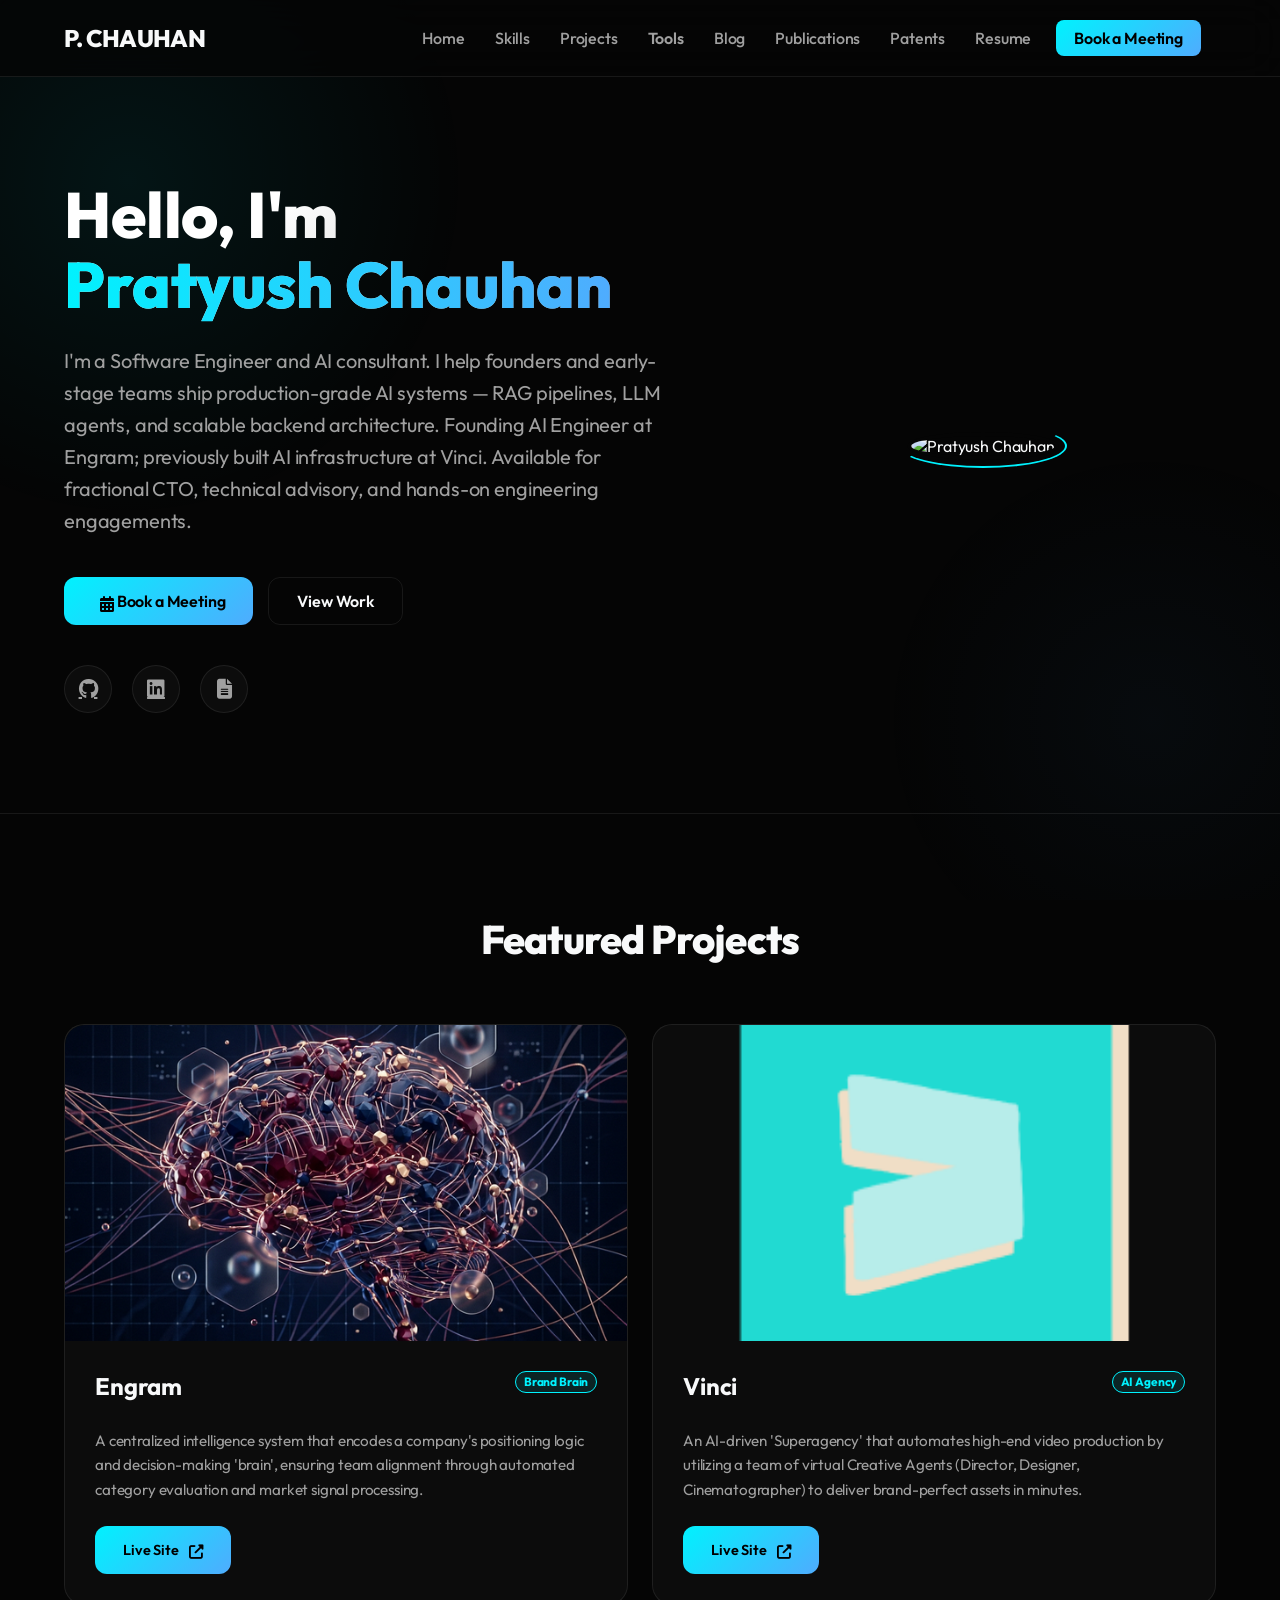
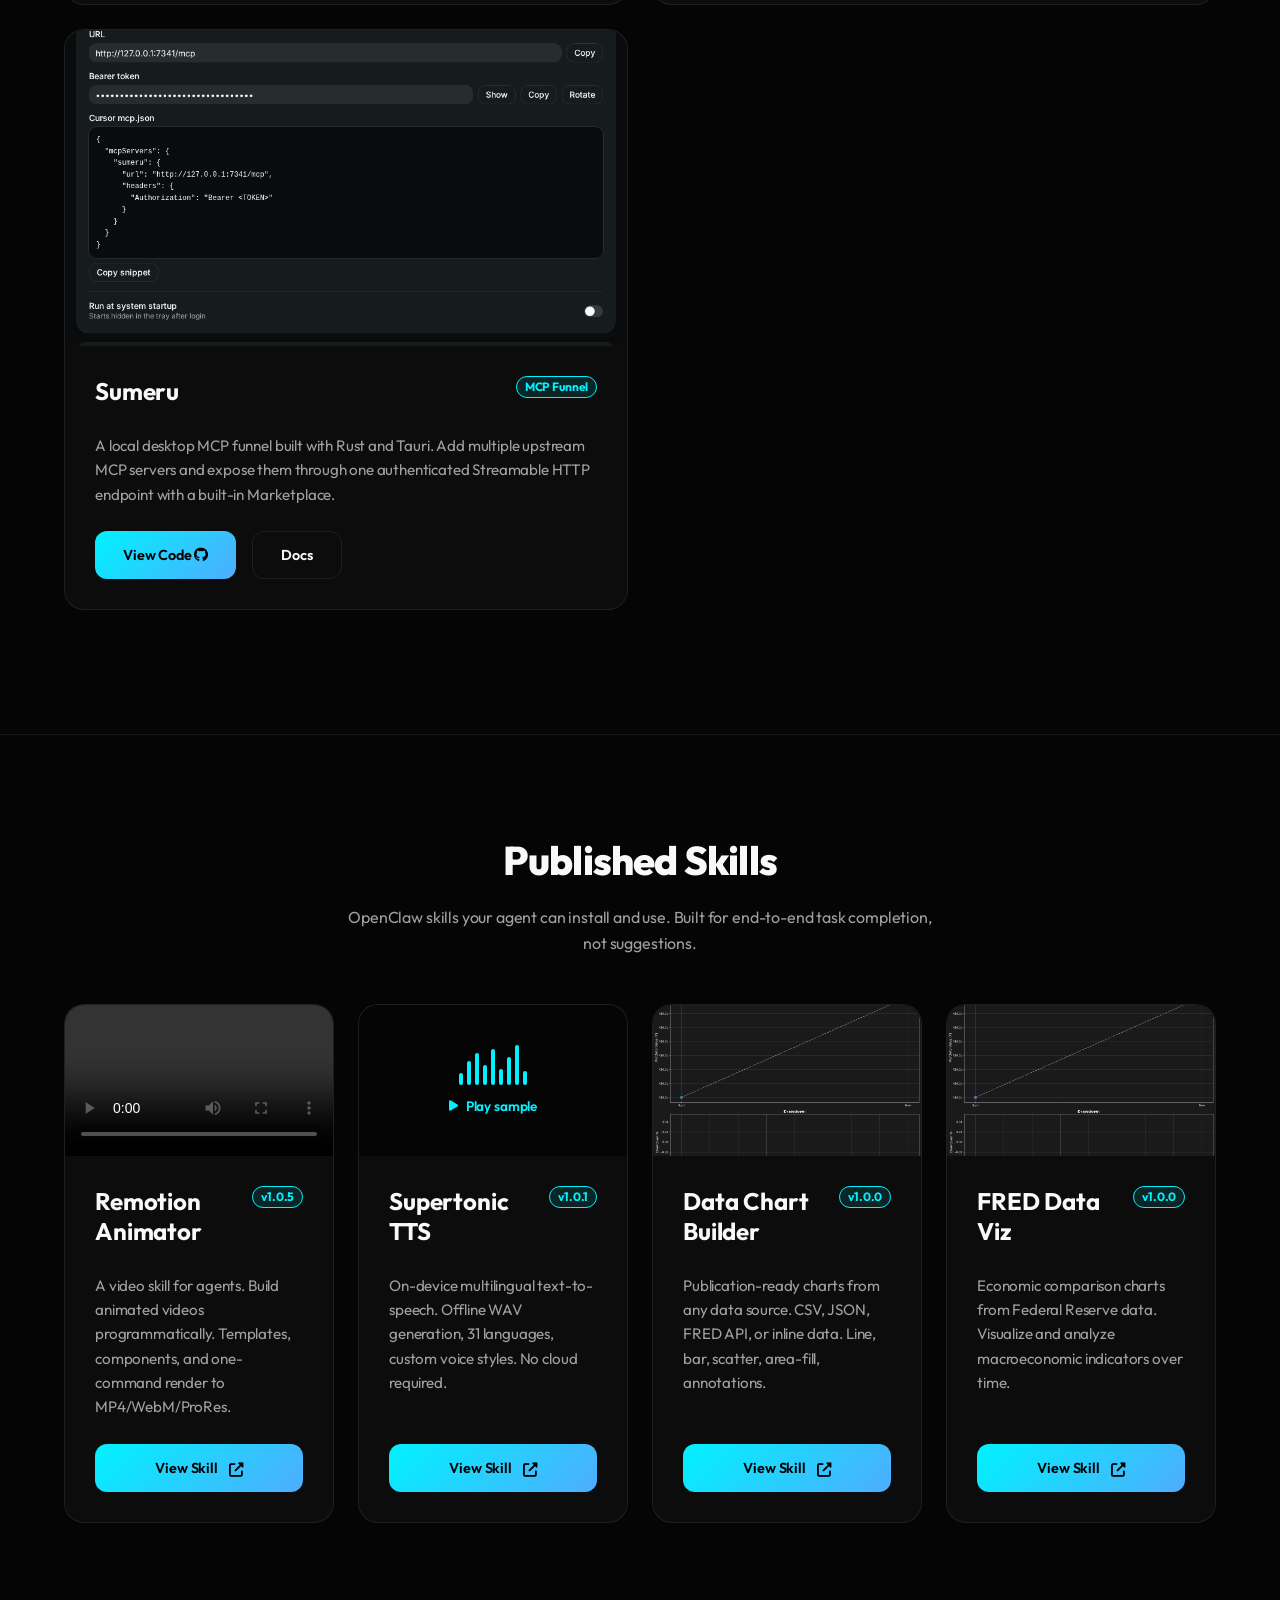
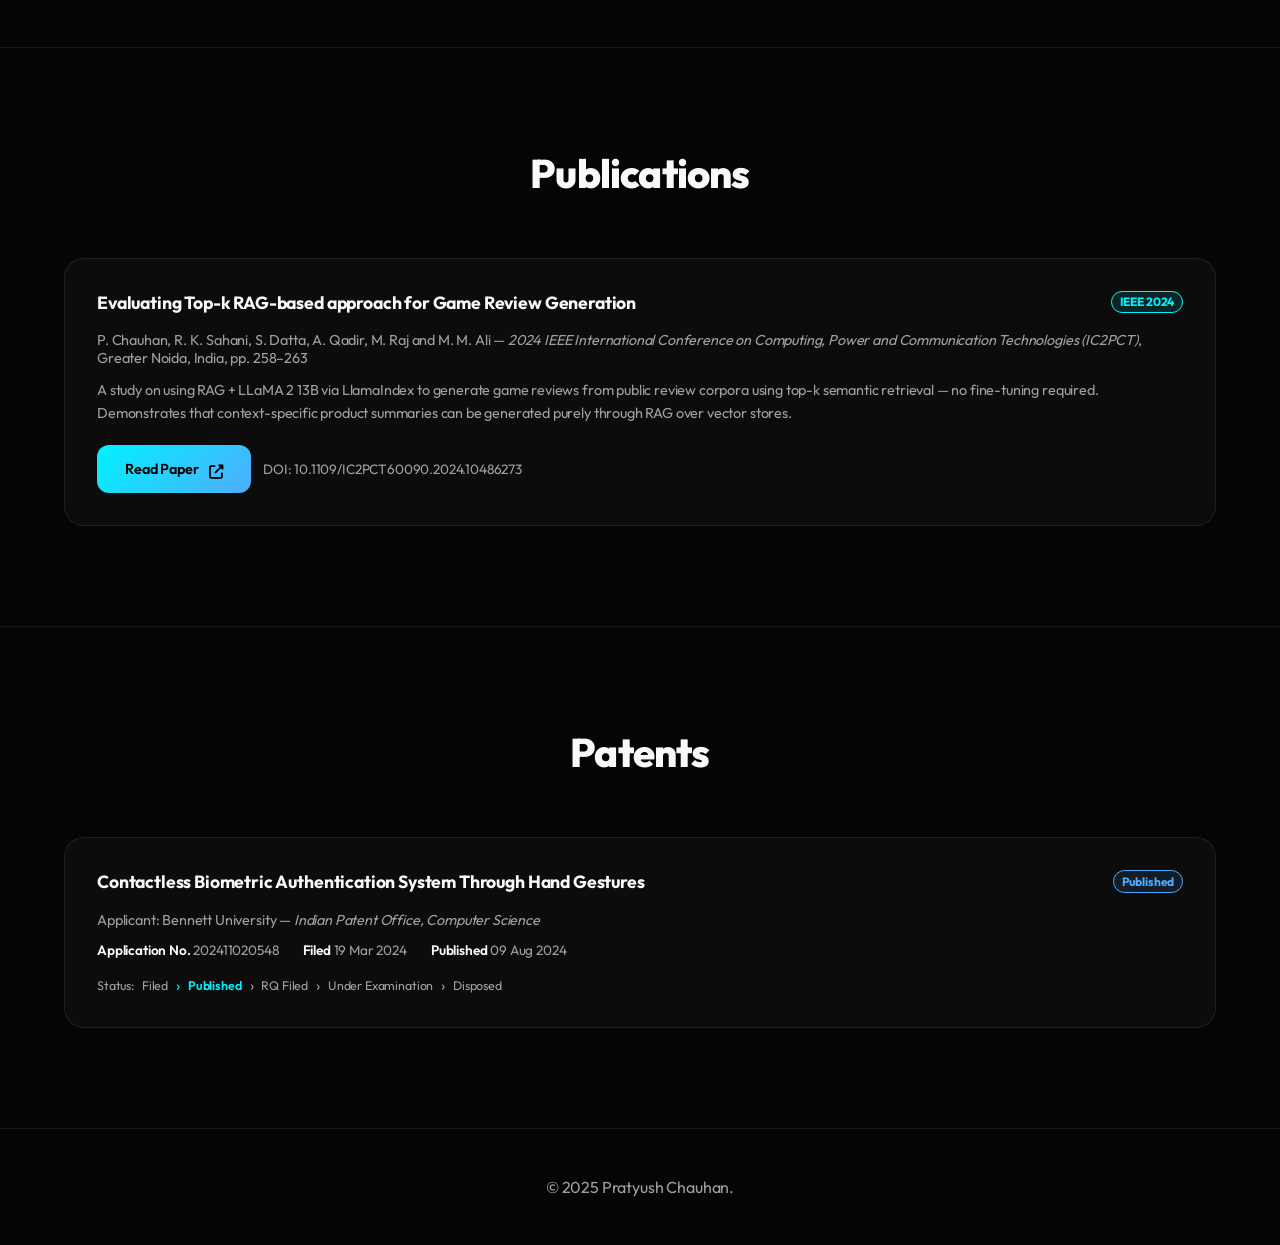
==== commit 76a07d44: "feat: rewrite intro for consulting positioning" ====
--- a/index.html
+++ b/index.html
@@ -5,7 +5,7 @@
     <meta charset="UTF-8">
     <meta name="viewport" content="width=device-width, initial-scale=1.0">
     <!-- Google Search Console verification: add meta tag below when ready -->
-    <title>Pratyush Chauhan | Software Engineer &amp; AI Specialist</title>
+    <title>Pratyush Chauhan | Software Engineer &amp; AI Consultant</title>
     <!-- Modern Typography: Outfit -->
     <link rel="preconnect" href="https://fonts.googleapis.com">
     <link rel="preconnect" href="https://fonts.gstatic.com" crossorigin>
@@ -15,7 +15,7 @@
     <link rel="icon" type="image/png" href="./favicon.png">
 
     <meta name="description"
-        content="Portfolio of Pratyush Chauhan, a Software Engineer specializing in RAG, LLMs, and building intelligent AI agents.">
+        content="Pratyush Chauhan is a Software Engineer and AI consultant. He helps founders and early-stage teams ship production-grade AI systems, RAG pipelines, and intelligent agents.">
     <meta name="author" content="Pratyush Chauhan">
     <link rel="canonical" href="https://pratyushchauhan.com/">
     <meta name="robots" content="index, follow">
@@ -24,17 +24,17 @@
     <!-- Open Graph / Facebook -->
     <meta property="og:type" content="website">
     <meta property="og:url" content="https://pratyushchauhan.com/">
-    <meta property="og:title" content="Pratyush Chauhan | Software Engineer & AI Specialist">
+    <meta property="og:title" content="Pratyush Chauhan | Software Engineer & AI Consultant">
     <meta property="og:description"
-        content="Building the future with RAG, LLMs, and intelligent agents. Check out my latest AI projects.">
+        content="Consulting and hands-on engineering for AI-native products, RAG systems, LLM agents, and technical architecture.">
     <meta property="og:image" content="https://avatars.githubusercontent.com/u/109033080?v=4">
 
     <!-- Twitter -->
     <meta name="twitter:card" content="summary_large_image">
     <meta name="twitter:url" content="https://pratyushchauhan.com/">
-    <meta name="twitter:title" content="Pratyush Chauhan | Software Engineer & AI Specialist">
+    <meta name="twitter:title" content="Pratyush Chauhan | Software Engineer & AI Consultant">
     <meta name="twitter:description"
-        content="Building the future with RAG, LLMs, and intelligent agents. Check out my latest AI projects.">
+        content="Consulting and hands-on engineering for AI-native products, RAG systems, LLM agents, and technical architecture.">
     <meta name="twitter:image" content="https://avatars.githubusercontent.com/u/109033080?v=4">
 
     <!-- JSON-LD Structured Data -->
@@ -49,8 +49,8 @@
         "https://github.com/pratyushchauhan",
         "https://www.linkedin.com/in/pratyush-chauhan-14029421b/"
       ],
-      "jobTitle": "Software Engineer",
-      "description": "Software Engineer specializing in Retrieval Augmented Generation (RAG), Large Language Models, and building intelligent agents.",
+      "jobTitle": "Software Engineer & AI Consultant",
+      "description": "Software Engineer and AI consultant helping founders ship production-grade AI systems, RAG pipelines, LLMs, and intelligent agents.",
       "knowsAbout": ["Generative AI", "RAG", "LLM", "Python", "Flutter", "WebSockets"]
     }
     </script>
@@ -635,10 +635,10 @@
                             style="background: linear-gradient(90deg, #00f2fe, #4facfe); -webkit-background-clip: text; background-clip: text; -webkit-text-fill-color: transparent;">Pratyush
                             Chauhan</span></h1>
                     <p class="hero-lead reveal" style="transition-delay: 0.2s;">
-                        I'm a Software Engineer passionate about Retrieval Augmented Generation (RAG), Large Language
-                        Models, and building intelligent agents. I move fast and create products using the very
-                        cutting-edge of AI
-                        technology.
+                        I'm a Software Engineer and AI consultant. I help founders and early-stage teams ship
+                        production-grade AI systems — RAG pipelines, LLM agents, and scalable backend architecture.
+                        Founding AI Engineer at Engram; previously built AI infrastructure at Vinci. Available for
+                        fractional CTO, technical advisory, and hands-on engineering engagements.
                     </p>
                     <div class="cta-group reveal" style="transition-delay: 0.3s;">
                         <a href="https://calendar.app.google/sVBFoX6s7eFPxdEUA" target="_blank"
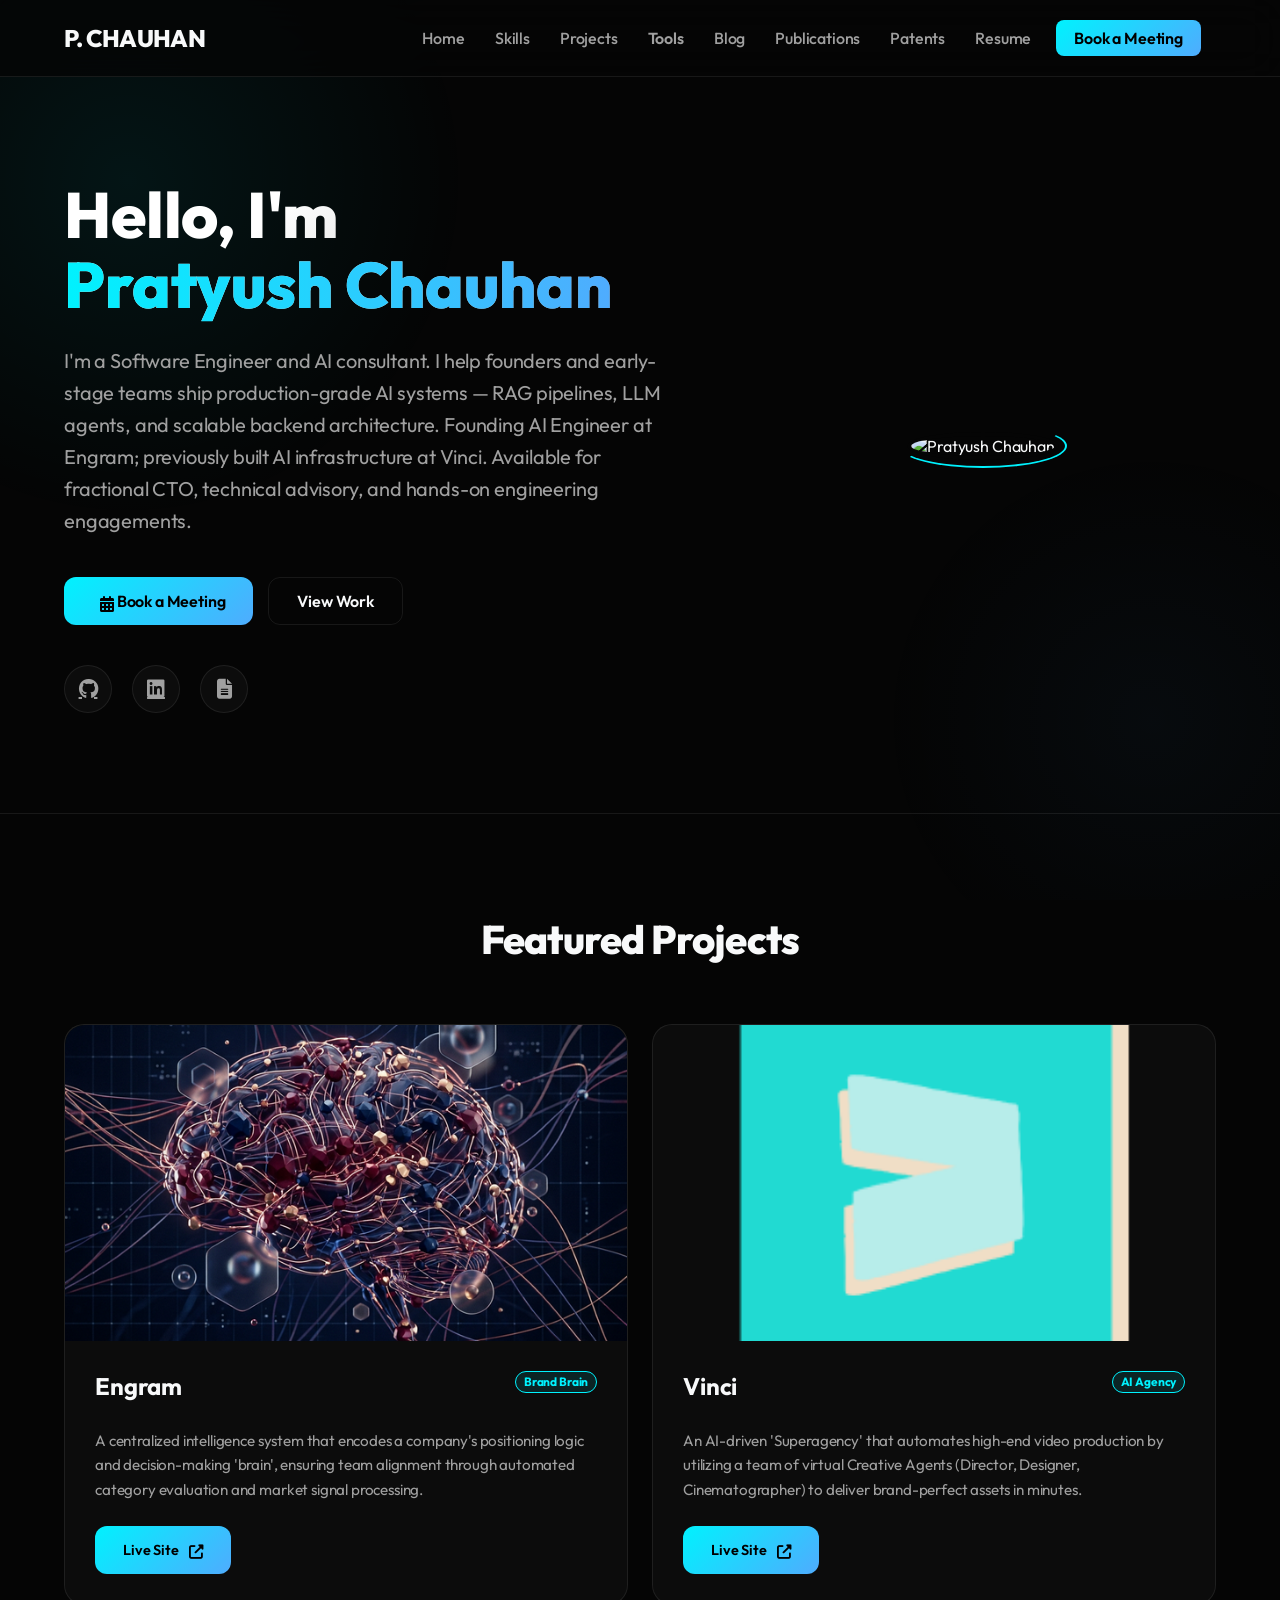
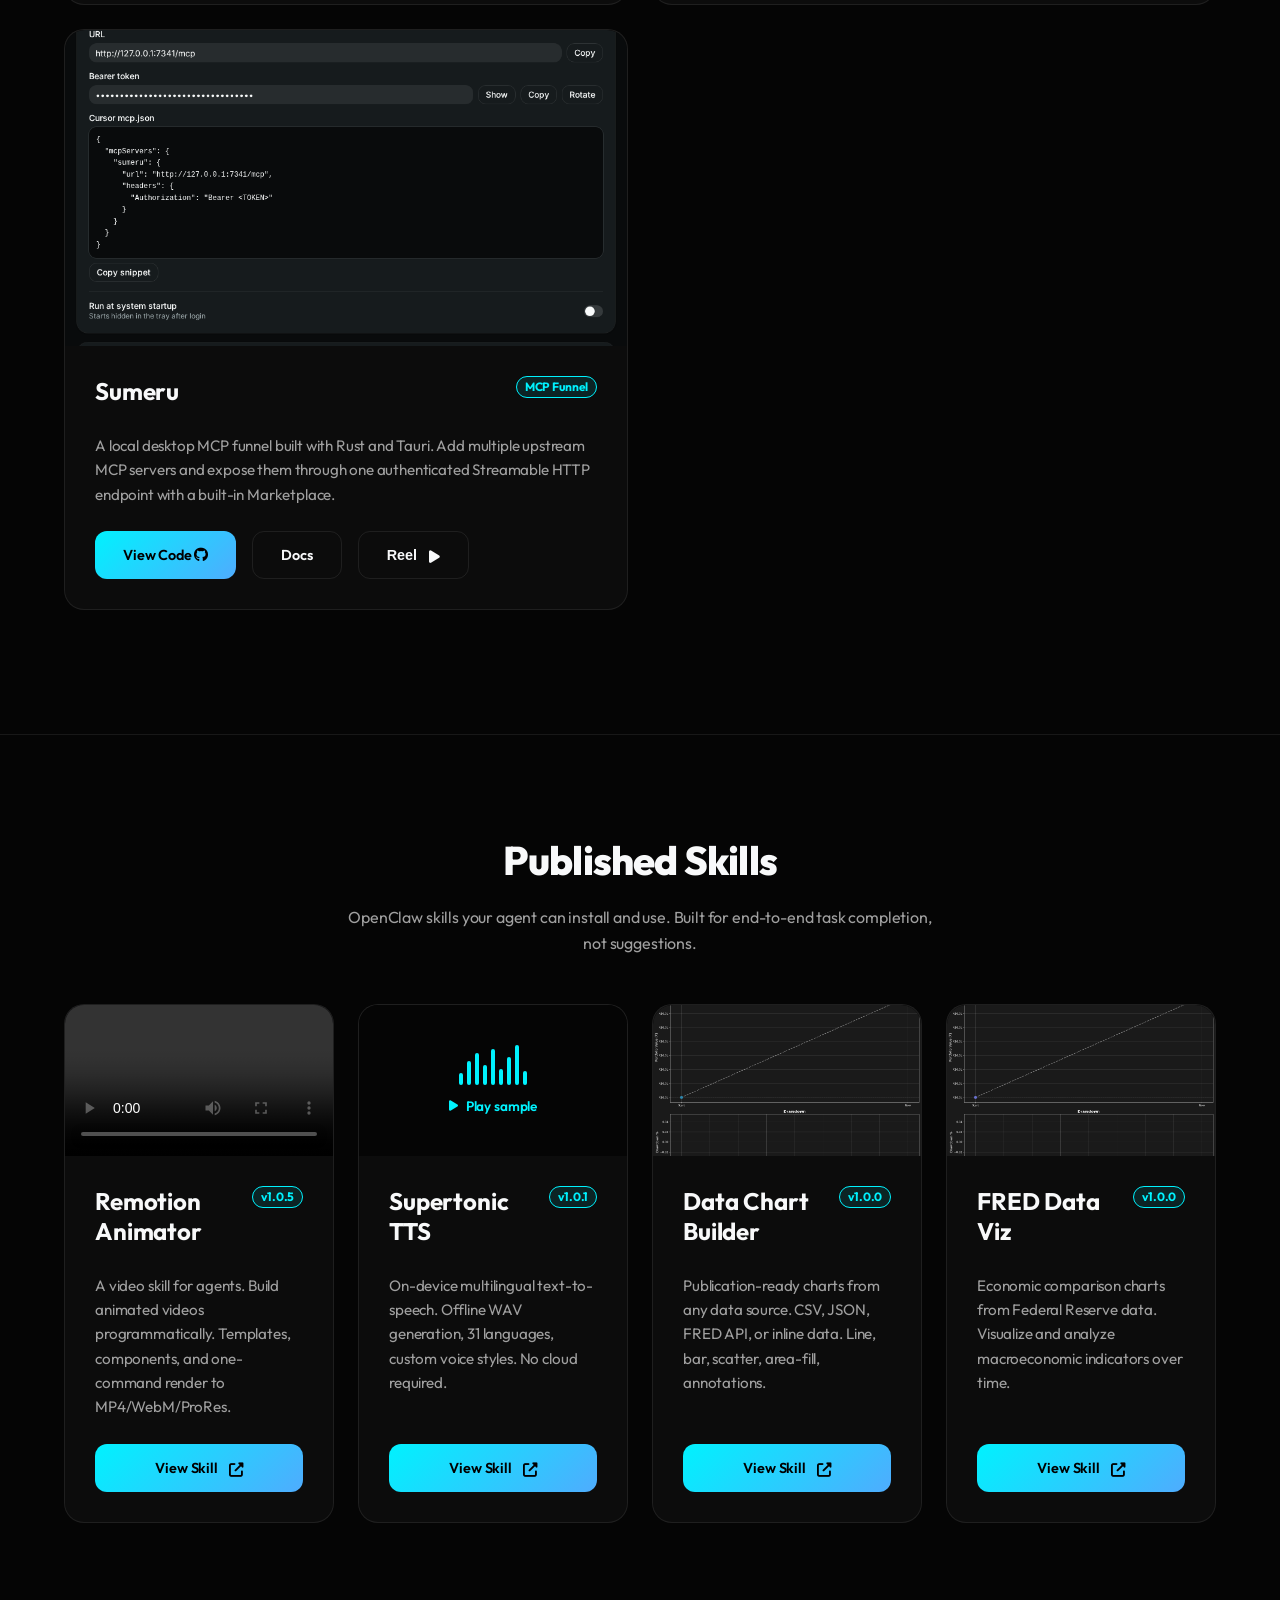
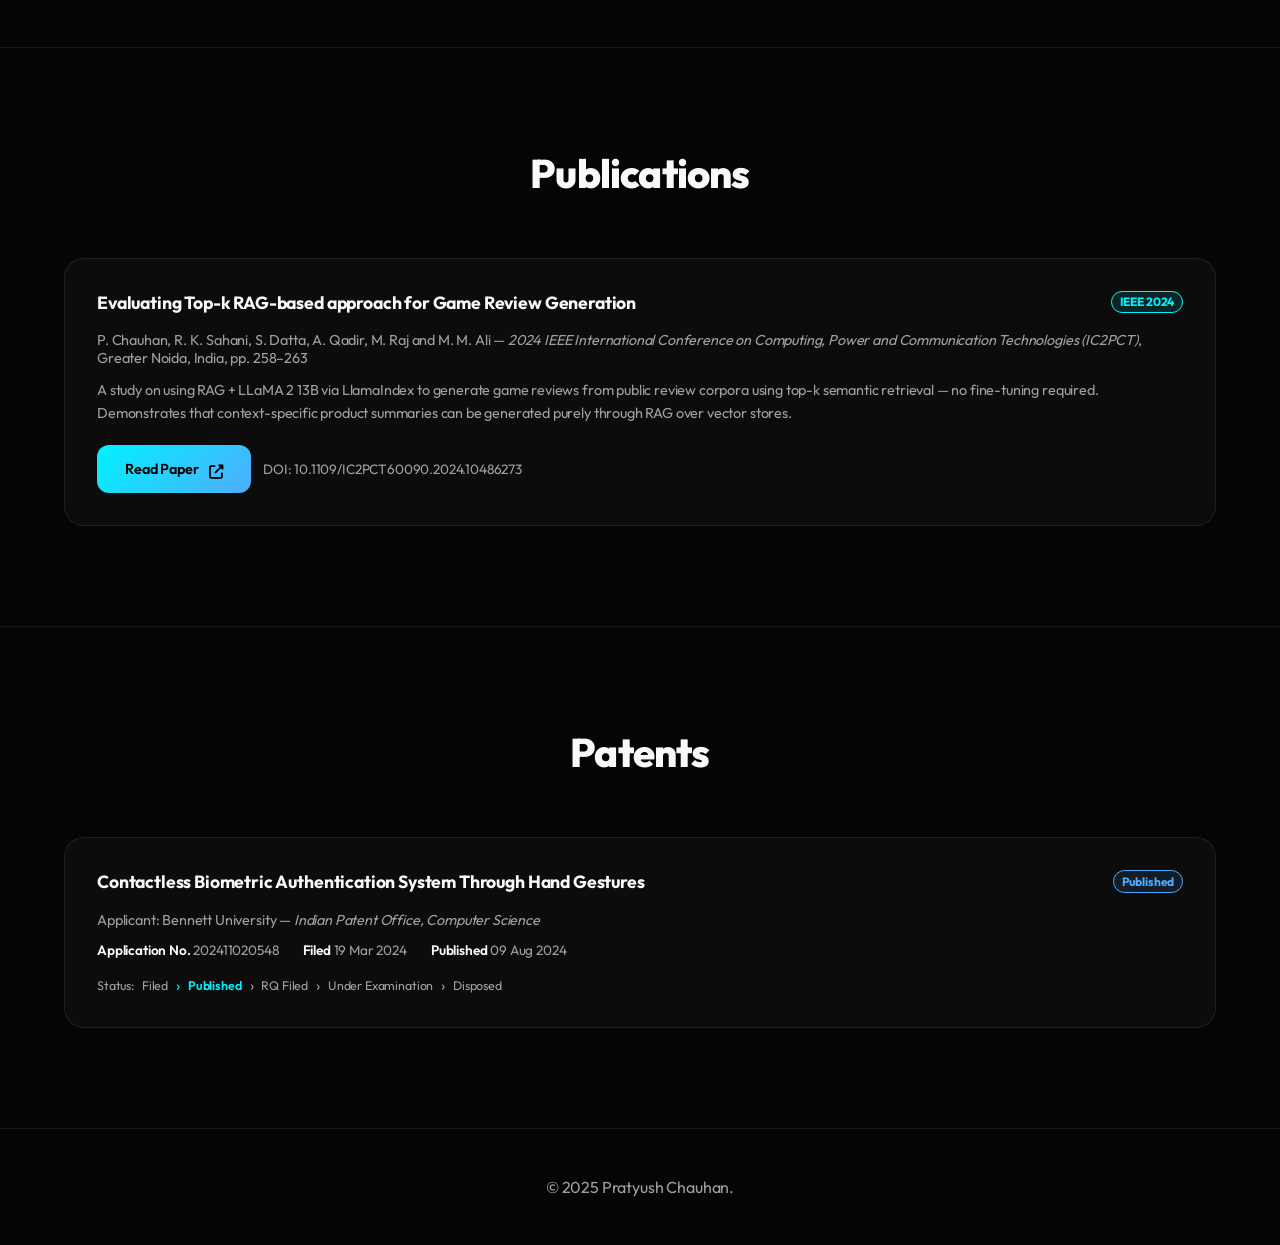
==== commit 48dfca95: "feat: add Sumeru launch reel (54s) with lightbox player" ====
--- a/index.html
+++ b/index.html
@@ -596,6 +596,19 @@
                 height: 180px;
             }
         }
+    </style>
+
+    <!-- Sumeru reel lightbox -->
+    <style>
+        #reel-modal { position: fixed; inset: 0; z-index: 9999; display: none;
+            align-items: center; justify-content: center;
+            background: rgba(3, 5, 8, 0.92); padding: 24px; }
+        #reel-modal.open { display: flex; }
+        #reel-modal video { max-height: 88vh; max-width: 92vw; border-radius: 16px;
+            background: #050608; box-shadow: 0 30px 90px rgba(0,0,0,0.6); }
+        #reel-modal .reel-close { position: absolute; top: 18px; right: 24px;
+            background: transparent; border: 1px solid var(--accent-color); color: var(--accent-color);
+            border-radius: 999px; width: 44px; height: 44px; font-size: 18px; cursor: pointer; }
     </style>
 </head>
 
@@ -752,6 +765,11 @@
                                     class="btn-modern btn-outline-modern py-2 px-4" style="font-size: 0.9rem;">
                                     Docs
                                 </a>
+                                <button type="button" class="btn-modern btn-outline-modern py-2 px-4"
+                                    style="font-size: 0.9rem;" aria-label="Watch the Sumeru reel"
+                                    onclick="openReelModal(event)">
+                                    Reel <i class="fas fa-play"></i>
+                                </button>
                             </div>
                         </div>
                     </div>
@@ -888,7 +906,7 @@
                     <p style="color: var(--text-dim); font-size: 0.9rem; margin-bottom:12px;">P. Chauhan, R. K. Sahani, S. Datta, A. Qadir, M. Raj and M. M. Ali &mdash; <em>2024 IEEE International Conference on Computing, Power and Communication Technologies (IC2PCT)</em>, Greater Noida, India, pp. 258–263</p>
                     <p style="color: var(--text-dim); font-size: 0.9rem; line-height:1.6; margin-bottom:20px;">A study on using RAG + LLaMA 2 13B via LlamaIndex to generate game reviews from public review corpora using top-k semantic retrieval — no fine-tuning required. Demonstrates that context-specific product summaries can be generated purely through RAG over vector stores.</p>
                     <div style="display:flex; gap:12px; flex-wrap:wrap;">
-                        <a href="https://ieeexplore.ieee.org/stamp/stamp.jsp?tp=&arnumber=10486273&isnumber=10486063" target="_blank" rel="noopener noreferrer" class="btn-modern btn-primary-modern py-2 px-4" style="font-size:0.9rem;">
+                        <a href="https://ieeexplore.ieee.org/document/10486273" target="_blank" rel="noopener noreferrer" class="btn-modern btn-primary-modern py-2 px-4" style="font-size:0.9rem;">
                             Read Paper <i class="fas fa-external-link-alt"></i>
                         </a>
                         <span style="color: var(--text-dim); font-size:0.85rem; align-self:center;">DOI: 10.1109/IC2PCT60090.2024.10486273</span>
@@ -980,6 +998,32 @@
             document.body.style.setProperty('--my', (e.clientY / window.innerHeight * 100) + '%');
         });
     </script>
+    <script>
+        function openReelModal(e) {
+            e.preventDefault();
+            var m = document.getElementById('reel-modal');
+            var v = document.getElementById('reel-video');
+            m.classList.add('open');
+            if (v.paused) { v.play().catch(function(){}); }
+        }
+        function closeReelModal() {
+            var m = document.getElementById('reel-modal');
+            var v = document.getElementById('reel-video');
+            m.classList.remove('open');
+            if (!v.paused) { v.pause(); }
+        }
+        document.addEventListener('keydown', function(ev) {
+            if (ev.key === 'Escape') { closeReelModal(); }
+        });
+    </script>
+
+    <!-- Sumeru reel modal -->
+    <div id="reel-modal" role="dialog" aria-modal="true" aria-label="Sumeru launch reel">
+        <button type="button" class="reel-close" aria-label="Close reel" onclick="closeReelModal()">&times;</button>
+        <video id="reel-video" controls preload="none" playsinline poster="./sumeru-reel-poster.jpg">
+            <source src="./sumeru-reel.mp4" type="video/mp4">
+        </video>
+    </div>
 </body>
 
 </html>
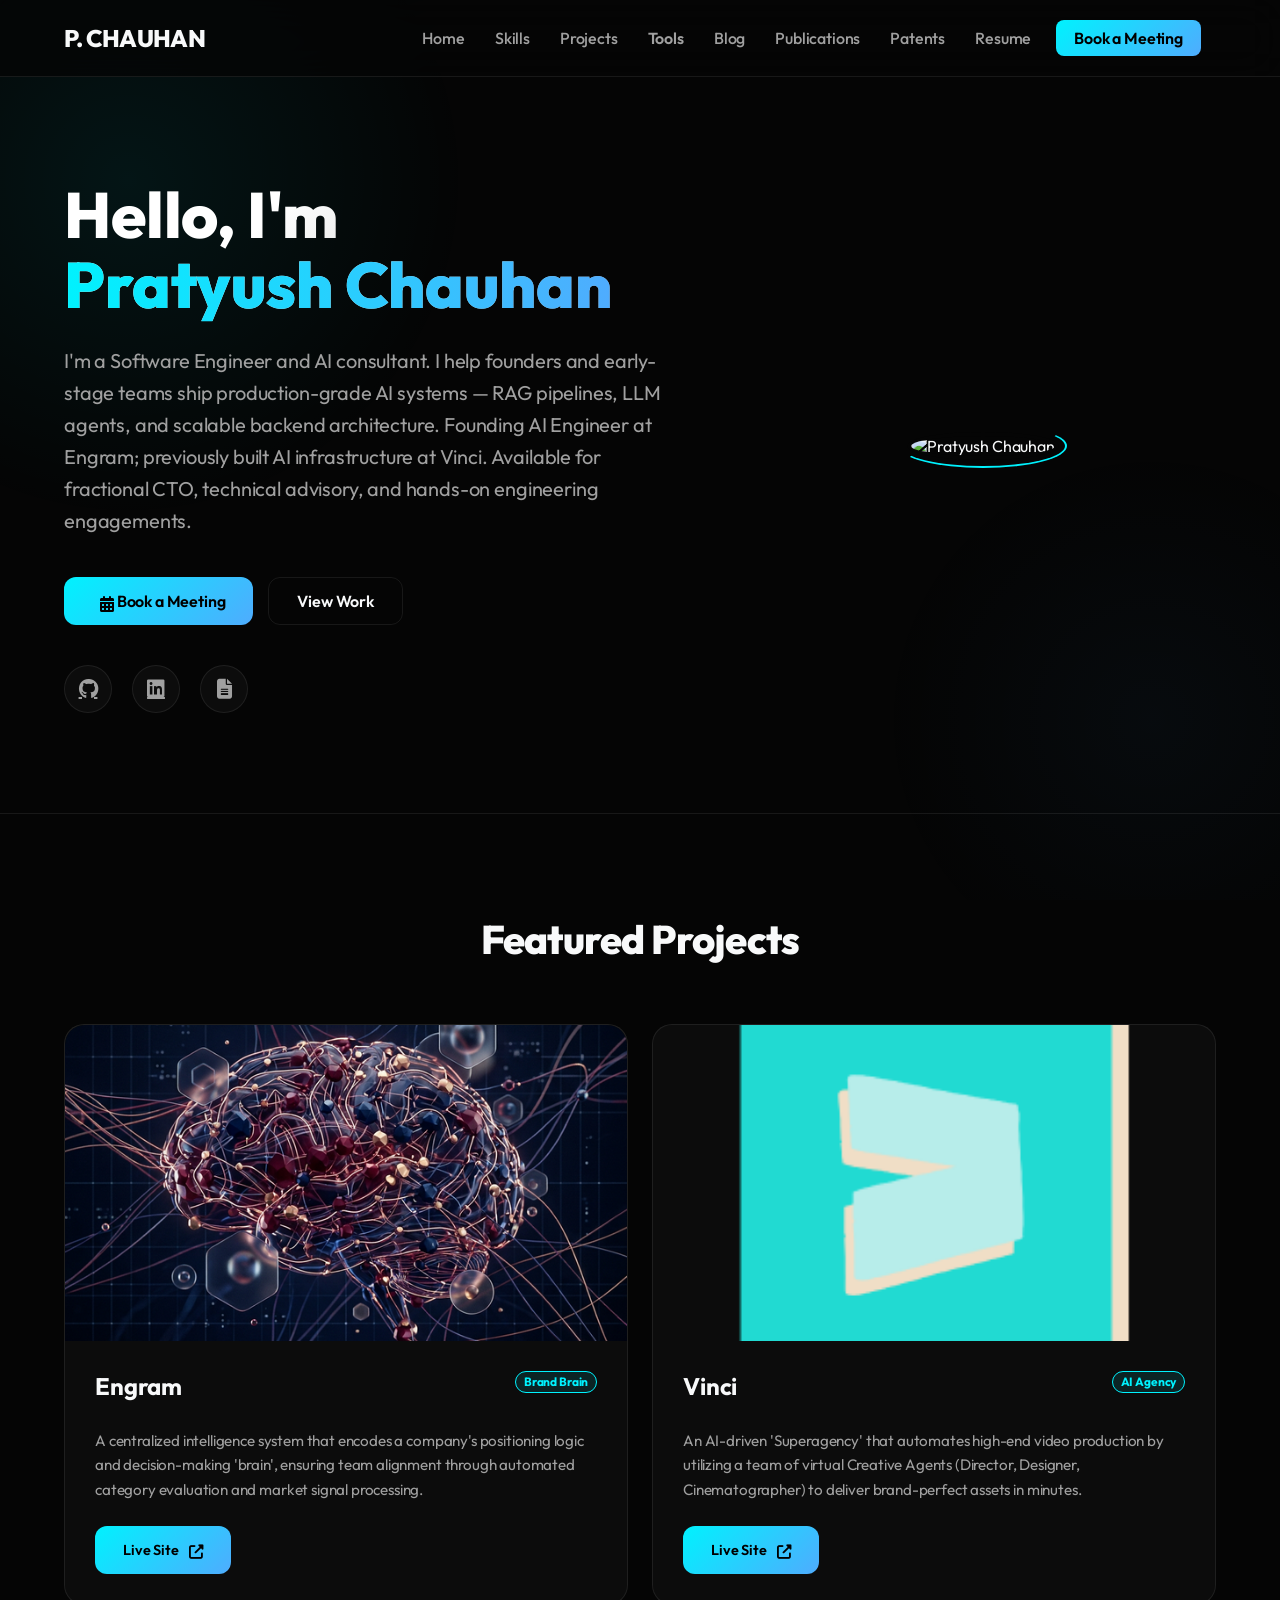
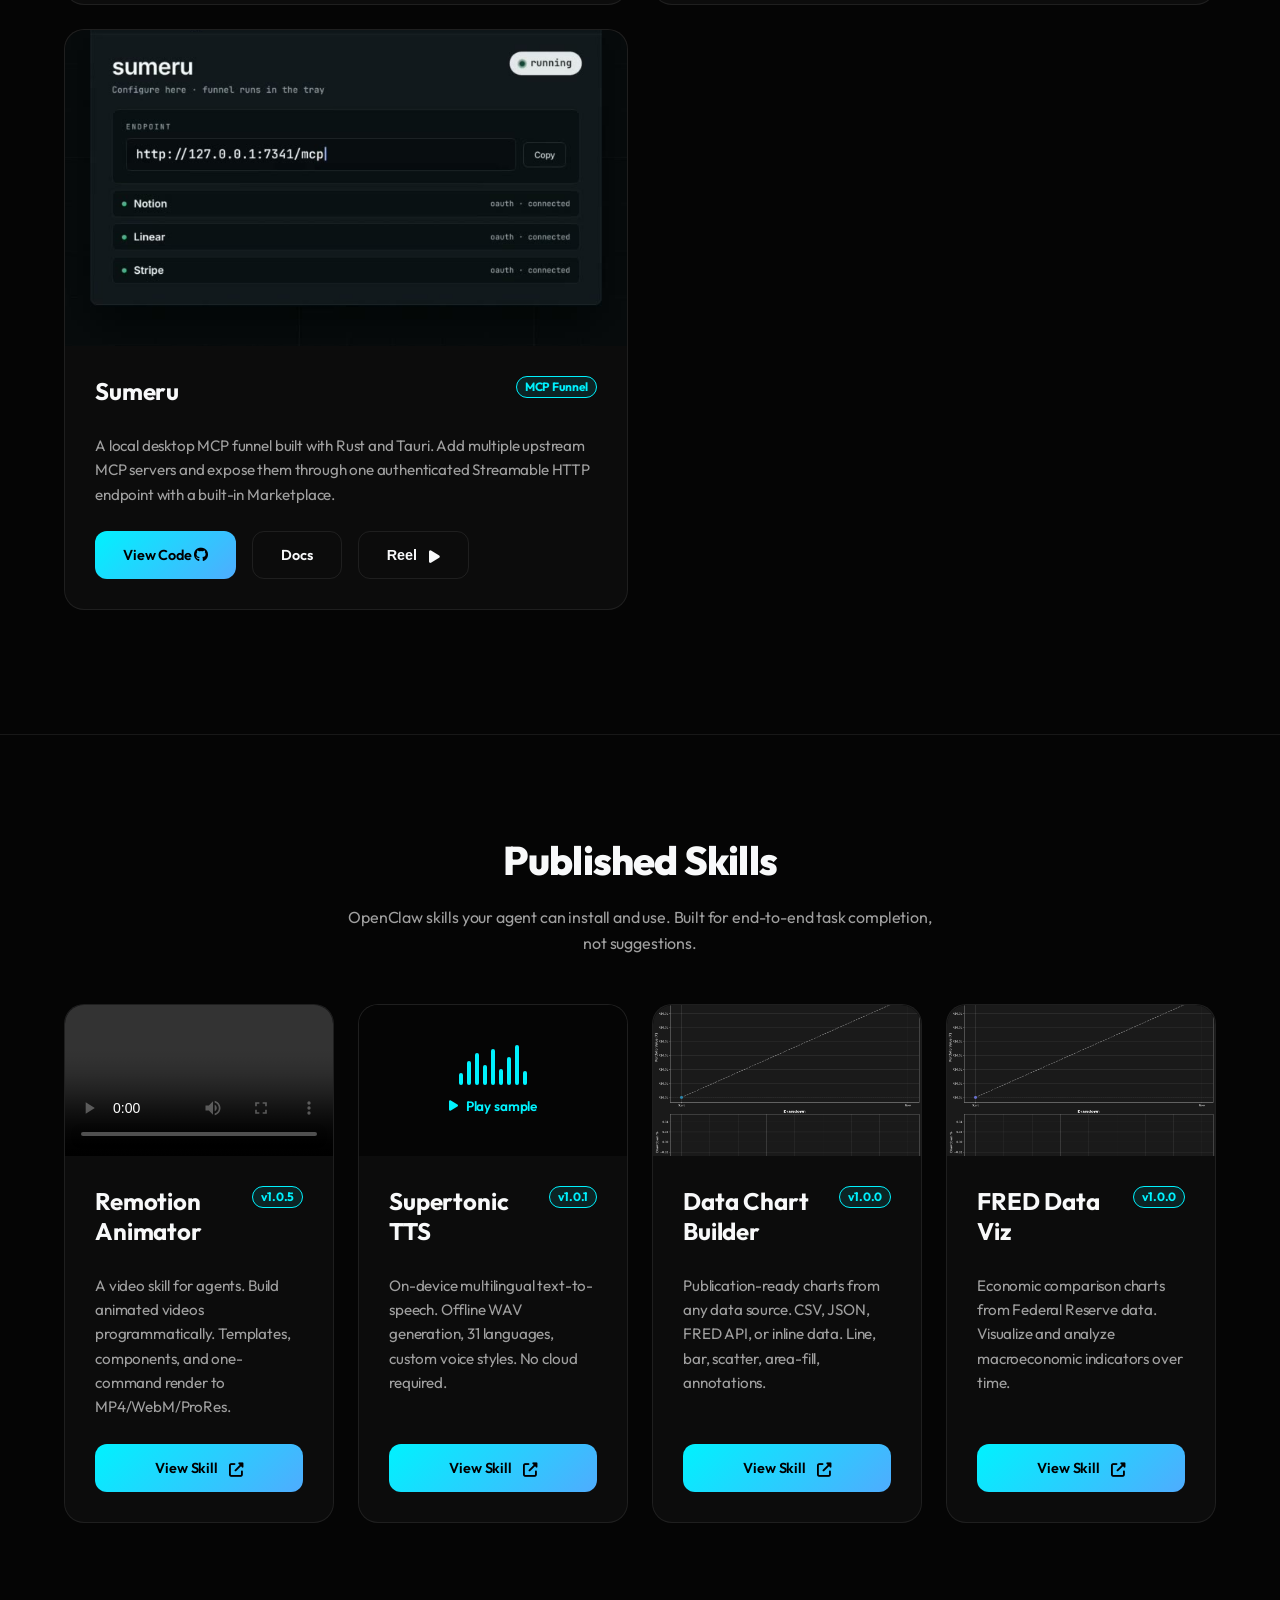
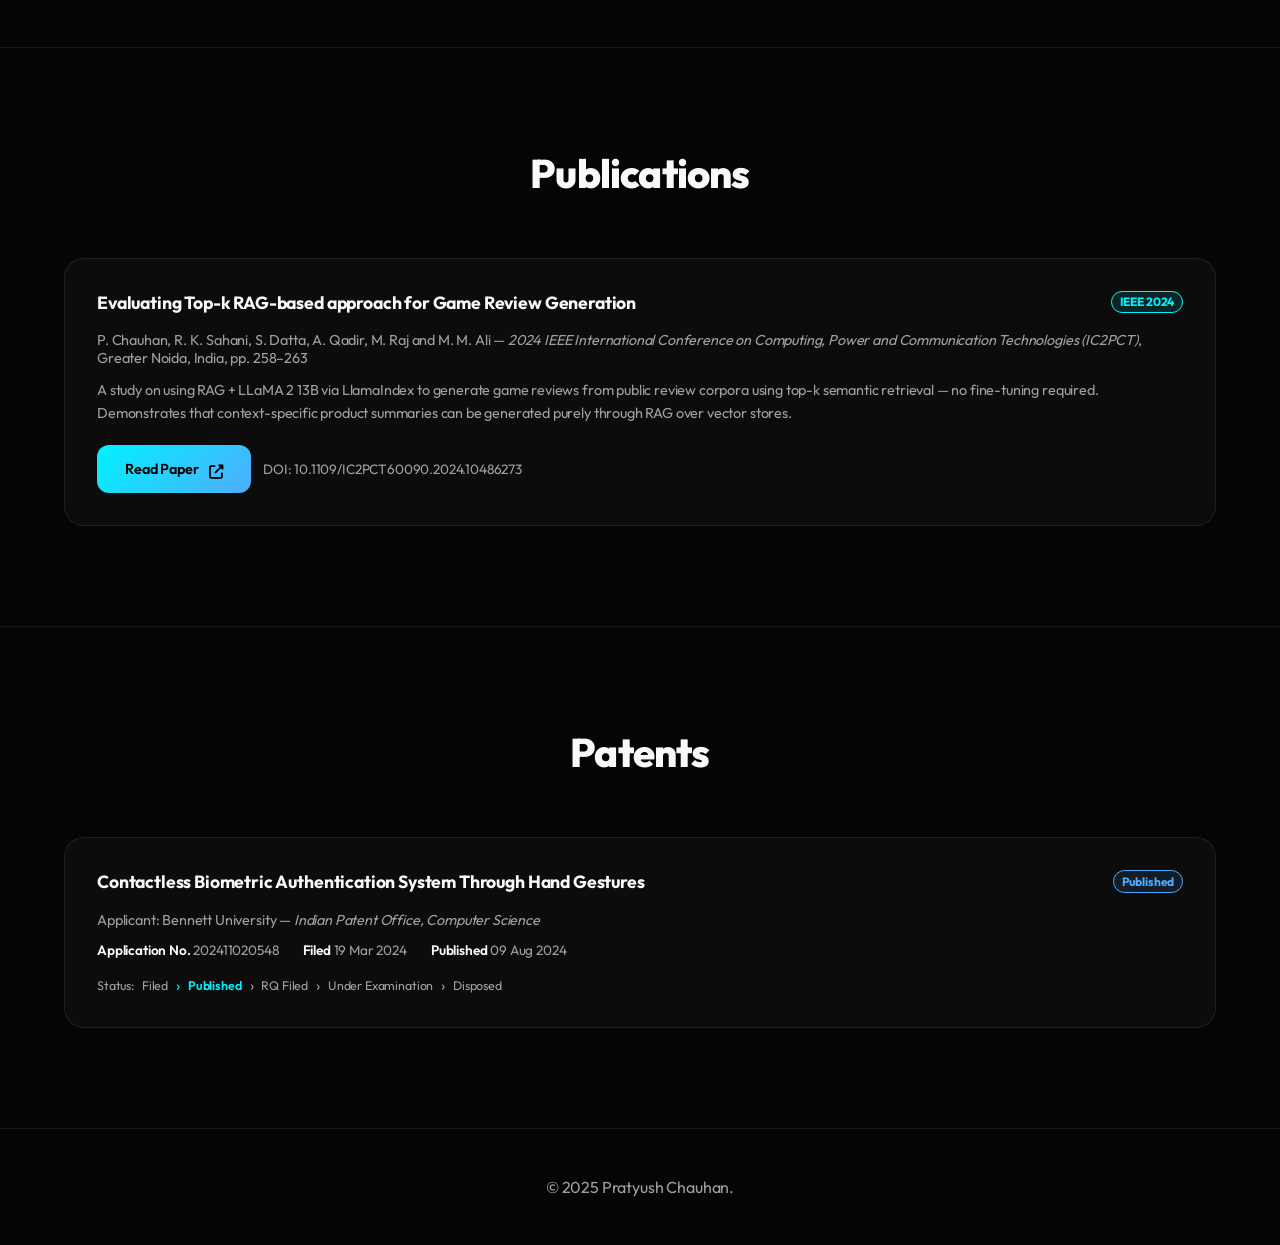
==== commit da876bd0: "feat: autoplay Sumeru reel muted on project card (square crop, click for full reel)" ====
--- a/index.html
+++ b/index.html
@@ -741,9 +741,12 @@
                 <div class="col-md-6 col-lg-6 reveal" style="transition-delay: 0.3s;">
                     <div class="card project-card">
                         <div class="project-img-wrapper">
-                            <div class="ratio ratio-16x9">
-                                <img src="./sumeru.png" class="card-img-top object-fit-cover project-img"
-                                    alt="SumeruProject" loading="lazy">
+                            <div class="ratio ratio-1x1">
+                                <video id="reel-card-video" class="card-img-top object-fit-cover project-img"
+                                    src="./sumeru-reel-card.mp4" poster="./sumeru-reel-card-poster.jpg"
+                                    autoplay muted loop playsinline preload="auto" disablepictureinpicture
+                                    aria-label="Sumeru launch reel — click to watch with sound"
+                                    onclick="openReelModal(event)" style="cursor: pointer;"></video>
                             </div>
                         </div>
                         <div class="card-body">
@@ -1015,6 +1018,16 @@
         document.addEventListener('keydown', function(ev) {
             if (ev.key === 'Escape') { closeReelModal(); }
         });
+
+        // respect reduced motion: hold the poster instead of the autoplaying loop
+        (function () {
+            var v = document.getElementById('reel-card-video');
+            if (!v) { return; }
+            if (window.matchMedia && window.matchMedia('(prefers-reduced-motion: reduce)').matches) {
+                v.removeAttribute('autoplay');
+                try { v.pause(); } catch (e) { /* noop */ }
+            }
+        })();
     </script>
 
     <!-- Sumeru reel modal -->
